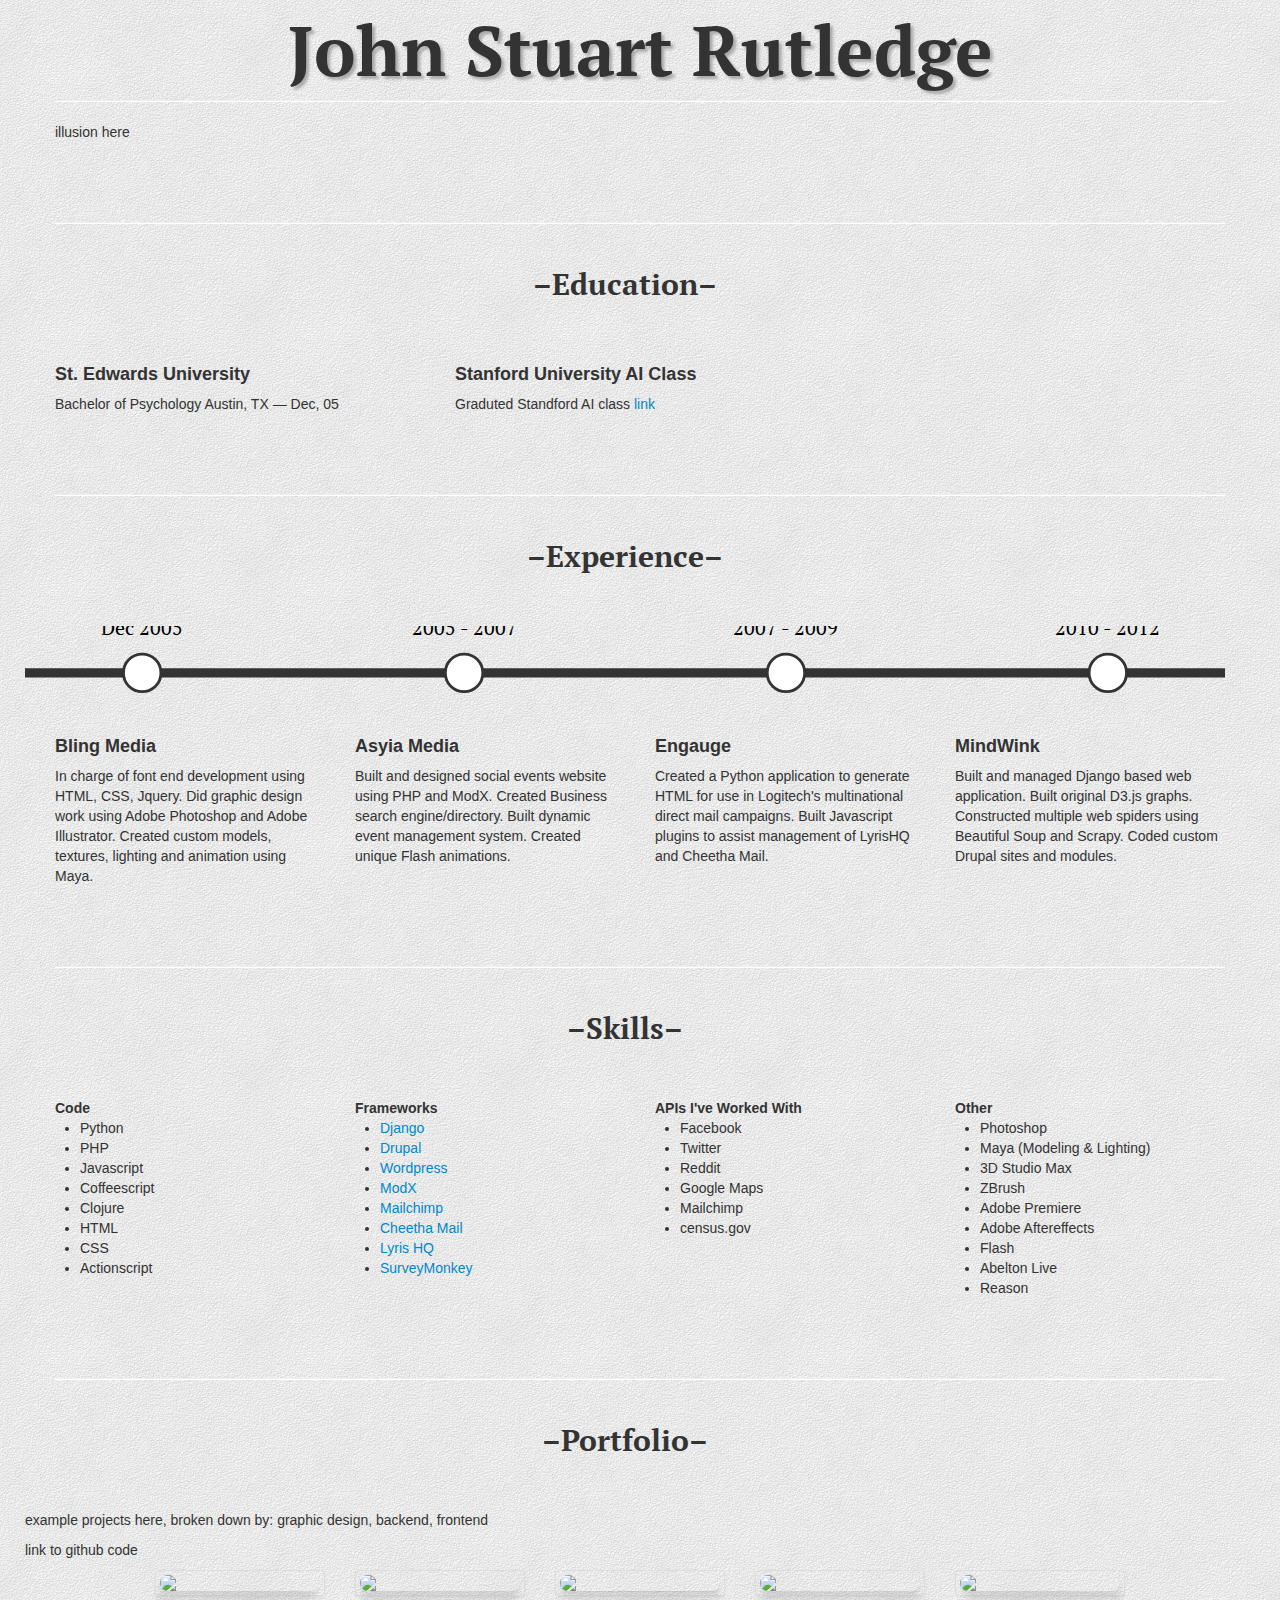
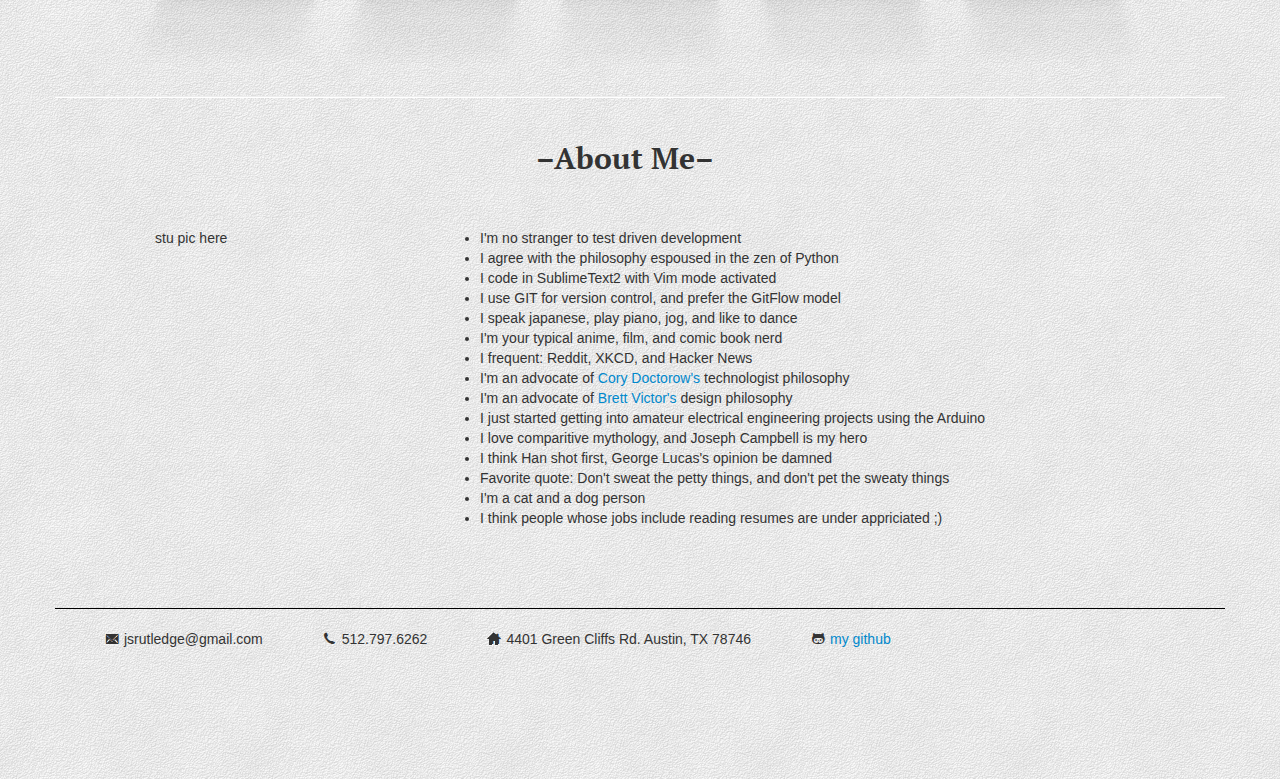
==== index.html @ ebc0ab03 "first commit" ====
<!DOCTYPE html>
<html>
<head>
    <meta charset="utf-8">
    <meta http-equiv="X-UA-Compatible" content="IE=edge,chrome=1">
    <title>John Rutledge Resume</title>
    <meta name="description" content="">
    <meta name="viewport" content="width=device-width">
    <link rel="stylesheet" type="text/css" href="http://fonts.googleapis.com/css?family=PT+Serif">
    <link rel="stylesheet" href="css/style.css">
    <link rel="stylesheet" href="bootstrap/css/bootstrap.min.css">
    <link rel="stylesheet" href="bootstrap/css/font-awesome.css">
</head>
<body>
    <!--[if lt IE 7]>
        <p class="chromeframe">You are using an outdated browser. <a href="http://browsehappy.com/">Upgrade your browser today</a> or <a href="http://www.google.com/chromeframe/?redirect=true">install Google Chrome Frame</a> to better experience this site.</p>
    <![endif]-->
    <div class="container">
        <header>
            <h1 id="main-title">John Stuart Rutledge</h1>
        </header>
        <hr>

        <!--///////////////////////////////////////////////////////////////-->
        <div class="row main-section">
            <div class="span12">
                <p>illusion here</p>
            </div>
        </div>
        <hr>

        <!--///////////////////////////////////////////////////////////////-->
        <div class="row main-section">
            <h2 class="section-title">Education</h2>
            <div class="span4">
                <h4>St. Edwards University</h4>
                <p>Bachelor of Psychology Austin, TX &mdash; Dec, 05</p>
            </div>
            <div class="span4">
                <h4>Stanford University AI Class</h4>
                <p>Graduted Standford AI class <a href="#">link</a></p>
            </div>
        </div>

        <hr>

        <!--///////////////////////////////////////////////////////////////-->
        <div class="row main-section">
            <h2 class="section-title">Experience</h2>
            <div id="work_timeline"></div>
            <div class="span3">
                <h4>Bling Media</h4>
                <p>In charge of font end development using HTML, CSS, Jquery. Did graphic design
                work using Adobe Photoshop and Adobe Illustrator. Created custom models, textures,
                lighting and animation using Maya.</p>

            </div>
            <div class="span3">
                <h4>Asyia Media</h4>
                <p>Built and designed social events website using PHP and ModX.
                    Created Business search engine/directory. Built dynamic event management system.
                    Created unique Flash animations.</p>
            </div>
            <div class="span3">
                <h4>Engauge</h4>
                <p>Created a Python application to generate HTML for use in Logitech's multinational
                    direct mail campaigns. Built Javascript plugins to assist management of LyrisHQ
                    and Cheetha Mail.</p>
            </div>
            <div class="span3">
                <h4>MindWink</h4>
                <p>Built and managed Django based web application. Built original D3.js graphs.
                    Constructed multiple web spiders using Beautiful Soup and Scrapy.
                    Coded custom Drupal sites and modules.</p>
            </div>
        </div>

        <hr>

        <!--///////////////////////////////////////////////////////////////-->
        <div class="row main-section">
            <h2 class="section-title">Skills</h2>

            <div class="span3">
                <strong>Code</strong>
                <ul>
                    <li>Python</li>
                    <li>PHP</li>
                    <li>Javascript</li> <!-- on rollover popup libraries you know -->
                    <li>Coffeescript</li>
                    <li>Clojure</li>
                    <li>HTML</li>
                    <li>CSS</li>
                    <li>Actionscript</li>
                </ul>
            </div>

            <div class="span3">
                <strong>Frameworks</strong>
                <ul>
                    <li><a href="https://www.djangoproject.com">Django</a></li>
                    <li><a href="http://drupal.org">Drupal</a></li>
                    <li><a href="http://wordpress.org">Wordpress</a></li>
                    <li><a href="http://modx.com">ModX</a></li>
                    <li><a href="http://mailchimp.com">Mailchimp</a></li>
                    <li><a href="http://www.experian.com/cheetahmail/index.html">Cheetha Mail</a></li>
                    <li><a href="http://www.lyris.com/us-en/">Lyris HQ</a></li>
                    <li><a href="http://www.surveymonkey.com">SurveyMonkey</a></li>
                </ul>
            </div>

            <div class="span3">
                <strong>APIs I've Worked With</strong>
                <ul>
                    <li>Facebook</li>
                    <li>Twitter</li>
                    <li>Reddit</li>
                    <li>Google Maps</li>
                    <li>Mailchimp</li>
                    <li>census.gov</li>
                </ul>
            </div>

            <div class="span3">
                <strong>Other</strong>
                <ul>
                    <li>Photoshop</li>
                    <li>Maya (Modeling &amp; Lighting)</li>
                    <li>3D Studio Max</li>
                    <li>ZBrush</li>
                    <li>Adobe Premiere</li>
                    <li>Adobe Aftereffects</li>
                    <li>Flash</li>
                    <li>Abelton Live</li>
                    <li>Reason</li>
                </ul>
            </div>

        </div>

        <hr>

        <!--///////////////////////////////////////////////////////////////-->
        <div class="row main-section">
            <h2 class="section-title">Portfolio</h2>
            <p>example projects here, broken down by: graphic design, backend, frontend</p>
            <p>link to github code</p>
            <div class="span10 offset1">
            <ul class="thumbnails">
                <li class="span2"><a href="#" class="thumbnail">
                    <img class="img-circle" src="http://placehold.it/260x260"></a>
                </li>
                <li class="span2"><a href="#" class="thumbnail">
                    <img class="img-circle" src="http://placehold.it/260x260"></a>
                </li>
                <li class="span2"><a href="#" class="thumbnail">
                    <img class="img-circle" src="http://placehold.it/260x260"></a>
                </li>
                <li class="span2"><a href="#" class="thumbnail">
                    <img class="img-circle" src="http://placehold.it/260x260"></a>
                </li>
                <li class="span2"><a href="#" class="thumbnail">
                    <img class="img-circle" src="http://placehold.it/260x260"></a>
                </li>
            </ul>
            </div>
        </div>

        <hr>

        <!--///////////////////////////////////////////////////////////////-->
        <div class="row main-section">
            <h2 class="section-title">About Me</h2>

            <div class="span3 offset1">
                <p>stu pic here</p>
            </div>
            <div class="span8">
            <ul>
                <li>I'm no stranger to test driven development</li>
                <li>I agree with the philosophy espoused in the zen of Python</li>
                <li>I code in SublimeText2 with Vim mode activated</li>
                <li>I use GIT for version control, and prefer the GitFlow model</li>
                <li>I speak japanese, play piano, jog, and like to dance</li>
                <li>I'm your typical anime, film, and comic book nerd</li>
                <li>I frequent: Reddit, XKCD, and Hacker News</li>
                <li>I'm an advocate of <a href="http://craphound.com/">Cory Doctorow's</a> technologist philosophy</li>
                <li>I'm an advocate of <a href="http://worrydream.com/">Brett Victor's</a> design philosophy</li>
                <li>I just started getting into amateur electrical engineering projects using the Arduino</li>
                <li>I love comparitive mythology, and Joseph Campbell is my hero</li>
                <li>I think Han shot first, George Lucas's opinion be damned</li>
                <li>Favorite quote: Don't sweat the petty things, and don't pet the sweaty things</li>
                <li>I'm a cat and a dog person</li>
                <li>I think people whose jobs include reading resumes are under appriciated ;)</li>
            </ul>
            </div>
        </div>


        <!--///////////////////////////////////////////////////////////////-->
        <footer>
            <!-- TODO: generate email via javascript -->
            <div class="foot-item-wrapper">
                <i class="icon-envelope"></i><email>jsrutledge@<span class="obfuscate">null</span>gmail.com</email>
            </div>
            <div class="foot-item-wrapper">
                <i class="icon-phone"></i><phone>512.797<span class="obfuscate">23null</span>.6262</phone>
            </div>
            <div class="foot-item-wrapper">
                <i class="icon-home"></i>4401<span class="obfuscate">null</span> Green Cliffs Rd. Austin, TX 78746
            </div>
            <div class="foot-item-wrapper">
                <i class="icon-github"></i><a href="https://github.com/mootPoint">my github</a>
            </div>
        </footer>
    </div>


    <!--//////////////////////////////////////////////////////////////////////////
                                    JAVSCRIPT
    ///////////////////////////////////////////////////////////////////////////-->
    <script src="//ajax.googleapis.com/ajax/libs/jquery/1.8.1/jquery.min.js"></script>
    <script>window.jQuery || document.write('<script src="js/vendor/jquery-1.8.1.min.js"><\/script>')</script>
    <script src="js/d3.v2.min.js"></script>
    <script src="js/resume.js"></script>
    <script src="js/realshadow-min.js"></script>
    <script type="text/javascript">
    $('.img-circle').realshadow();
    </script>
    <!-- http://www.smore.com/clippy-js -->

</body>
</html>
---- css/style.css ----
body {
    background-image: url(../img/egg_shell.png);
    background-repeat: repeat;
}

/*
.container {
    font-family: Baskerville, "Times New Roman", serif;
    line-height: 1.2;
    font-size: 14px;
}
*/

.obfuscate {
    display: none;
}

footer {
    margin: 20px auto 0;
    border-top: 1px solid #000;
    padding: 20px 20px 150px;
    text-align: center;
}

#main-title {
    margin: 30px 0;
    font-family: 'PT Serif', serif;
    font-size: 70px;
    text-align: center;
    text-shadow: 3px 3px 3px #aaa;
}

.main-section {
    padding-bottom: 50px;
}

.section-title {
    text-align: center;
    font-family: 'PT Serif', serif;
    margin: 20px 0 50px;
}

.section-title:before,
.section-title:after {
    content: "–";
}

.foot-item-wrapper {
    height: 20px;
    display: block;
    float: left;
    margin: 0 30px;
}

.foot-item-wrapper i {
    margin-right: 5px;
}

.foot-item-wrapper address {
    margin: 0 !important;
    height: 20px !important;
    float: left;
}

/*=========================================================
                        D3 Graph
=========================================================*/

svg {
    display: block;
    width: 100%;
    margin: 0 auto;
}

#work_timeline {
    height: 100px;
    width: 100%;
    margin: 25px auto 0;
}

.timeline_text {
    color: #333;
    font-size: 1.5em;
    font-family: 'PT Serif', Baskerville, "Helvetica Neue", Helvetica, Arial, sans-serif;
}

.animating {
    color: tomato !important;
}
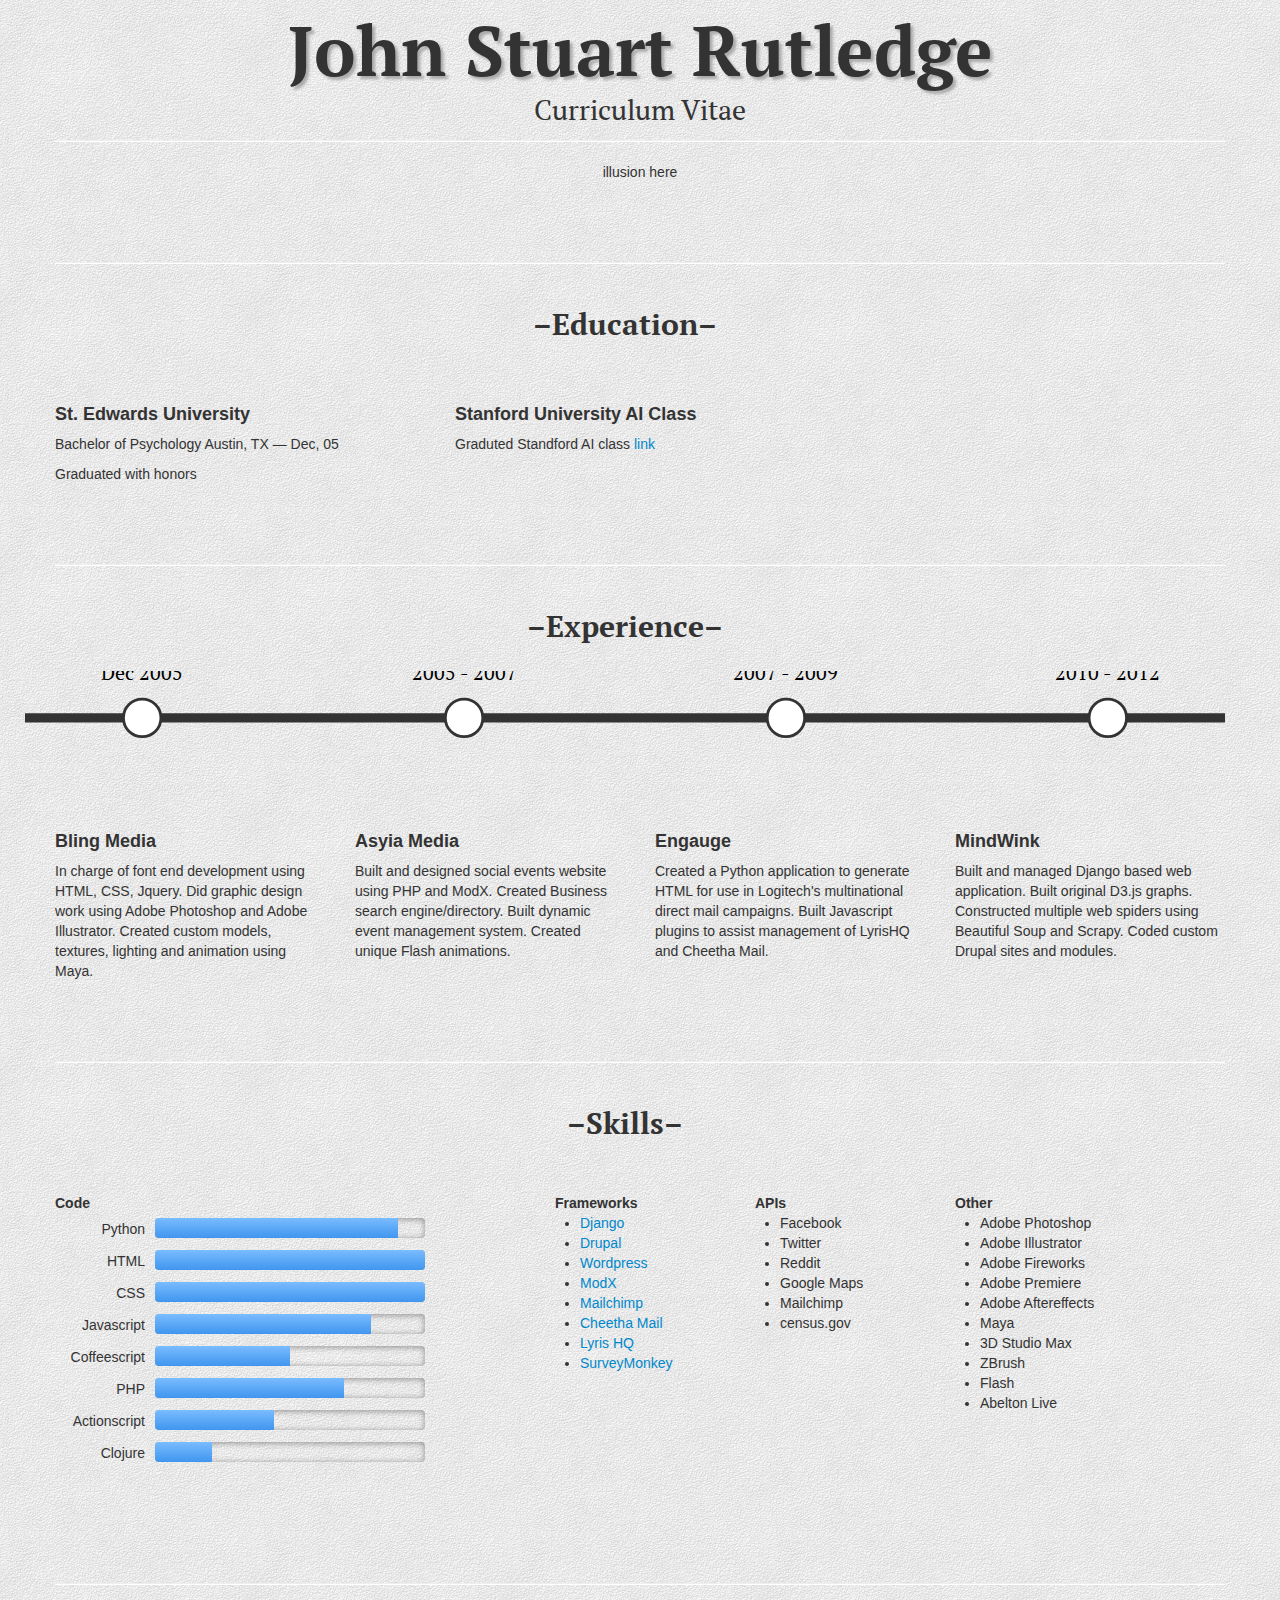
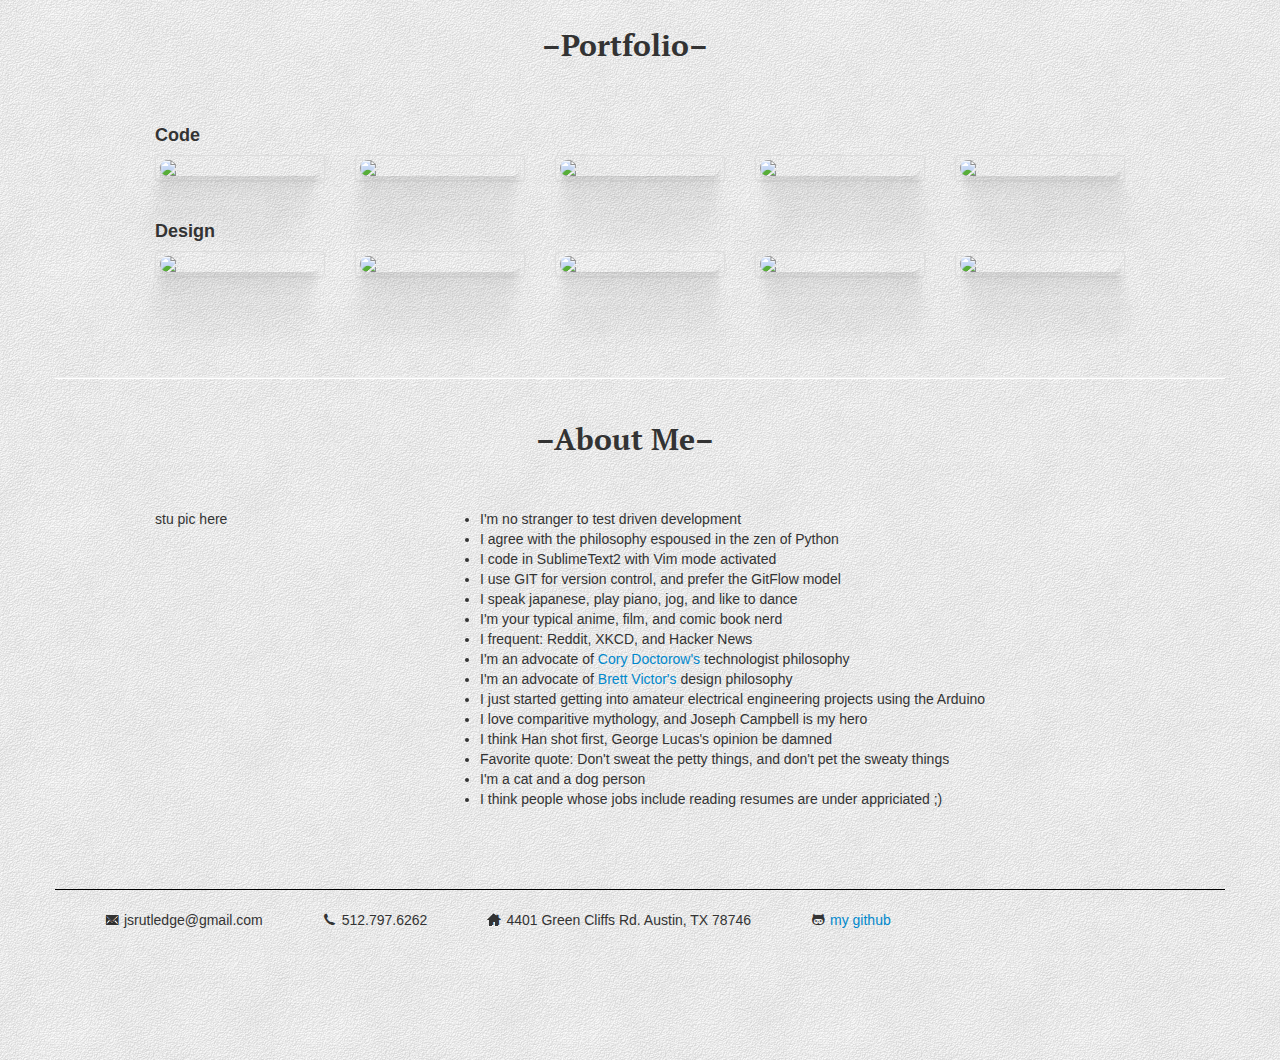
==== commit 3cd9f51d: "added d3 skills barchart, plus some other minor fixes" ====
--- a/index.html
+++ b/index.html
@@ -18,13 +18,25 @@
     <div class="container">
         <header>
             <h1 id="main-title">John Stuart Rutledge</h1>
+            <p>Curriculum Vitae</p>
         </header>
         <hr>
 
         <!--///////////////////////////////////////////////////////////////-->
         <div class="row main-section">
             <div class="span12">
-                <p>illusion here</p>
+                <div id="illusion">
+                    <!--
+insert two illusion images here:
+    one where the fish is swimming downward
+    one where the fish is swimming upwards
+
+when we detect that the browser is scrolling downward we will increase
+the z-index of the downward img. When we detect the browser scrolling
+upward we increase the z-index of the upward img.
+                    -->
+                    <p>illusion here</p>
+                </div>
             </div>
         </div>
         <hr>
@@ -35,18 +47,19 @@
             <div class="span4">
                 <h4>St. Edwards University</h4>
                 <p>Bachelor of Psychology Austin, TX &mdash; Dec, 05</p>
+                <p>Graduated with honors</p>
             </div>
             <div class="span4">
                 <h4>Stanford University AI Class</h4>
-                <p>Graduted Standford AI class <a href="#">link</a></p>
-            </div>
-        </div>
-
-        <hr>
-
-        <!--///////////////////////////////////////////////////////////////-->
-        <div class="row main-section">
-            <h2 class="section-title">Experience</h2>
+                <p>Graduted Standford AI class <a href="https://www.ai-class.com/overview">link</a></p>
+            </div>
+        </div>
+
+        <hr>
+
+        <!--///////////////////////////////////////////////////////////////-->
+        <div class="row main-section">
+            <h2 id="experience" class="section-title">Experience</h2>
             <div id="work_timeline"></div>
             <div class="span3">
                 <h4>Bling Media</h4>
@@ -81,21 +94,12 @@
         <div class="row main-section">
             <h2 class="section-title">Skills</h2>
 
-            <div class="span3">
+            <div class="span5">
                 <strong>Code</strong>
-                <ul>
-                    <li>Python</li>
-                    <li>PHP</li>
-                    <li>Javascript</li> <!-- on rollover popup libraries you know -->
-                    <li>Coffeescript</li>
-                    <li>Clojure</li>
-                    <li>HTML</li>
-                    <li>CSS</li>
-                    <li>Actionscript</li>
-                </ul>
-            </div>
-
-            <div class="span3">
+                <div id="skills_barchart"></div>
+            </div>
+
+            <div class="span2">
                 <strong>Frameworks</strong>
                 <ul>
                     <li><a href="https://www.djangoproject.com">Django</a></li>
@@ -109,8 +113,8 @@
                 </ul>
             </div>
 
-            <div class="span3">
-                <strong>APIs I've Worked With</strong>
+            <div class="span2">
+                <strong>APIs</strong>
                 <ul>
                     <li>Facebook</li>
                     <li>Twitter</li>
@@ -121,18 +125,19 @@
                 </ul>
             </div>
 
-            <div class="span3">
+            <div class="span2">
                 <strong>Other</strong>
                 <ul>
-                    <li>Photoshop</li>
-                    <li>Maya (Modeling &amp; Lighting)</li>
+                    <li>Adobe Photoshop</li>
+                    <li>Adobe Illustrator</li>
+                    <li>Adobe Fireworks</li>
+                    <li>Adobe Premiere</li>
+                    <li>Adobe Aftereffects</li>
+                    <li>Maya</li>
                     <li>3D Studio Max</li>
                     <li>ZBrush</li>
-                    <li>Adobe Premiere</li>
-                    <li>Adobe Aftereffects</li>
                     <li>Flash</li>
                     <li>Abelton Live</li>
-                    <li>Reason</li>
                 </ul>
             </div>
 
@@ -143,9 +148,35 @@
         <!--///////////////////////////////////////////////////////////////-->
         <div class="row main-section">
             <h2 class="section-title">Portfolio</h2>
-            <p>example projects here, broken down by: graphic design, backend, frontend</p>
-            <p>link to github code</p>
             <div class="span10 offset1">
+            <h4>Code</h4>
+            <ul class="thumbnails">
+                <li class="span2"><a href="#" class="thumbnail">
+                    <img class="img-circle" src="http://placehold.it/260x260"></a>
+                </li>
+                <li class="span2"><a href="#" class="thumbnail">
+                    <img class="img-circle" src="http://placehold.it/260x260"></a>
+                </li>
+                <li class="span2"><a href="#" class="thumbnail">
+                    <img class="img-circle" src="http://placehold.it/260x260"></a>
+                </li>
+                <li class="span2"><a href="#" class="thumbnail">
+                    <img class="img-circle" src="http://placehold.it/260x260"></a>
+                </li>
+                <li class="span2"><a href="#" class="thumbnail">
+                    <img class="img-circle" src="http://placehold.it/260x260"></a>
+                </li>
+            </ul>
+            </div>
+<!--
+Handana
+humpback junk
+a world for children
+Mass relevance
+Best Buy
+-->
+            <div class="span10 offset1">
+            <h4>Design</h4>
             <ul class="thumbnails">
                 <li class="span2"><a href="#" class="thumbnail">
                     <img class="img-circle" src="http://placehold.it/260x260"></a>
@@ -219,8 +250,8 @@
     <!--//////////////////////////////////////////////////////////////////////////
                                     JAVSCRIPT
     ///////////////////////////////////////////////////////////////////////////-->
-    <script src="//ajax.googleapis.com/ajax/libs/jquery/1.8.1/jquery.min.js"></script>
-    <script>window.jQuery || document.write('<script src="js/vendor/jquery-1.8.1.min.js"><\/script>')</script>
+    <script src="//ajax.googleapis.com/ajax/libs/jquery/1.8.2/jquery.min.js"></script>
+    <script>window.jQuery || document.write('<script src="js/jquery-1.8.2.min.js"><\/script>')</script>
     <script src="js/d3.v2.min.js"></script>
     <script src="js/resume.js"></script>
     <script src="js/realshadow-min.js"></script>
--- a/css/style.css
+++ b/css/style.css
@@ -11,6 +11,17 @@
     font-size: 14px;
 }
 */
+
+header p {
+    font-family: 'PT Serif', serif;
+    margin: 0 auto;
+    font-size: 2em;
+    text-align: center;
+}
+
+#illusion {
+    text-align: center;
+}
 
 .obfuscate {
     display: none;
@@ -73,8 +84,12 @@
     margin: 0 auto;
 }
 
+#experience {
+    margin-bottom: 0px;
+}
+
 #work_timeline {
-    height: 100px;
+    height: 150px;
     width: 100%;
     margin: 25px auto 0;
 }
@@ -88,3 +103,88 @@
 .animating {
     color: tomato !important;
 }
+
+/*------------------------------------------------------
+                   SKILLS BARCHART
+------------------------------------------------------*/
+
+/*
+#skills_text {
+    float: left;
+    max-width: 270px;
+    margin-right: 20px;
+}
+
+#skills_barchart {
+    float: left;
+    max-width: 250px;
+    margin-top: 20px;
+}
+
+.a_bar {
+    fill: rgb(56, 134, 196);
+}
+*/
+
+#skills_text {
+    float: left;
+    max-width: 270px;
+    margin-right: 20px;
+}
+
+#skills_barchart {
+    max-width: 470px;
+}
+
+.barchart_wrapper {
+    width: 270px;
+    height: 300px;
+    display: block;
+}
+
+.bar_container {
+    float: left;
+    width: 470px;
+    text-align: left;
+}
+
+.bar_txt {
+    float: left;
+    height: 20px;
+    width: 90px;
+    padding-right: 10px;
+    margin: 6px 0;
+    text-align: right;
+}
+
+.bar_wrapper {
+  overflow: hidden;
+  height: 20px;
+  width: 270px;
+  margin: 5px 0;
+  float: left;
+  -webkit-box-shadow: inset 0 1px 6px rgba(0, 0, 0, 0.4);
+  -moz-box-shadow: inset 0 1px 6px rgba(0, 0, 0, 0.4);
+  box-shadow: inset 0 1px 6px rgba(0, 0, 0, 0.4);
+  -webkit-border-radius: 4px;
+  -moz-border-radius: 4px;
+  border-radius: 4px;
+}
+
+.a_bar {
+    height: 20px;
+    float: left;
+    display: block;
+    clear: both;
+
+    background: #7abcff; /* Old browsers */
+    background: -moz-linear-gradient(top,  #7abcff 0%, #60abf8 44%, #4096ee 100%); /* FF3.6+ */
+    background: -webkit-gradient(linear, left top, left bottom, color-stop(0%,#7abcff), color-stop(44%,#60abf8), color-stop(100%,#4096ee)); /* Chrome,Safari4+ */
+    background: -webkit-linear-gradient(top,  #7abcff 0%,#60abf8 44%,#4096ee 100%); /* Chrome10+,Safari5.1+ */
+    background: -o-linear-gradient(top,  #7abcff 0%,#60abf8 44%,#4096ee 100%); /* Opera 11.10+ */
+    background: -ms-linear-gradient(top,  #7abcff 0%,#60abf8 44%,#4096ee 100%); /* IE10+ */
+    background: linear-gradient(to bottom,  #7abcff 0%,#60abf8 44%,#4096ee 100%); /* W3C */
+    filter: progid:DXImageTransform.Microsoft.gradient( startColorstr='#7abcff', endColorstr='#4096ee',GradientType=0 ); /* IE6-9 */
+    text-shadow: 0 -1px 0 rgba(0, 0, 0, 0.25);
+}
+
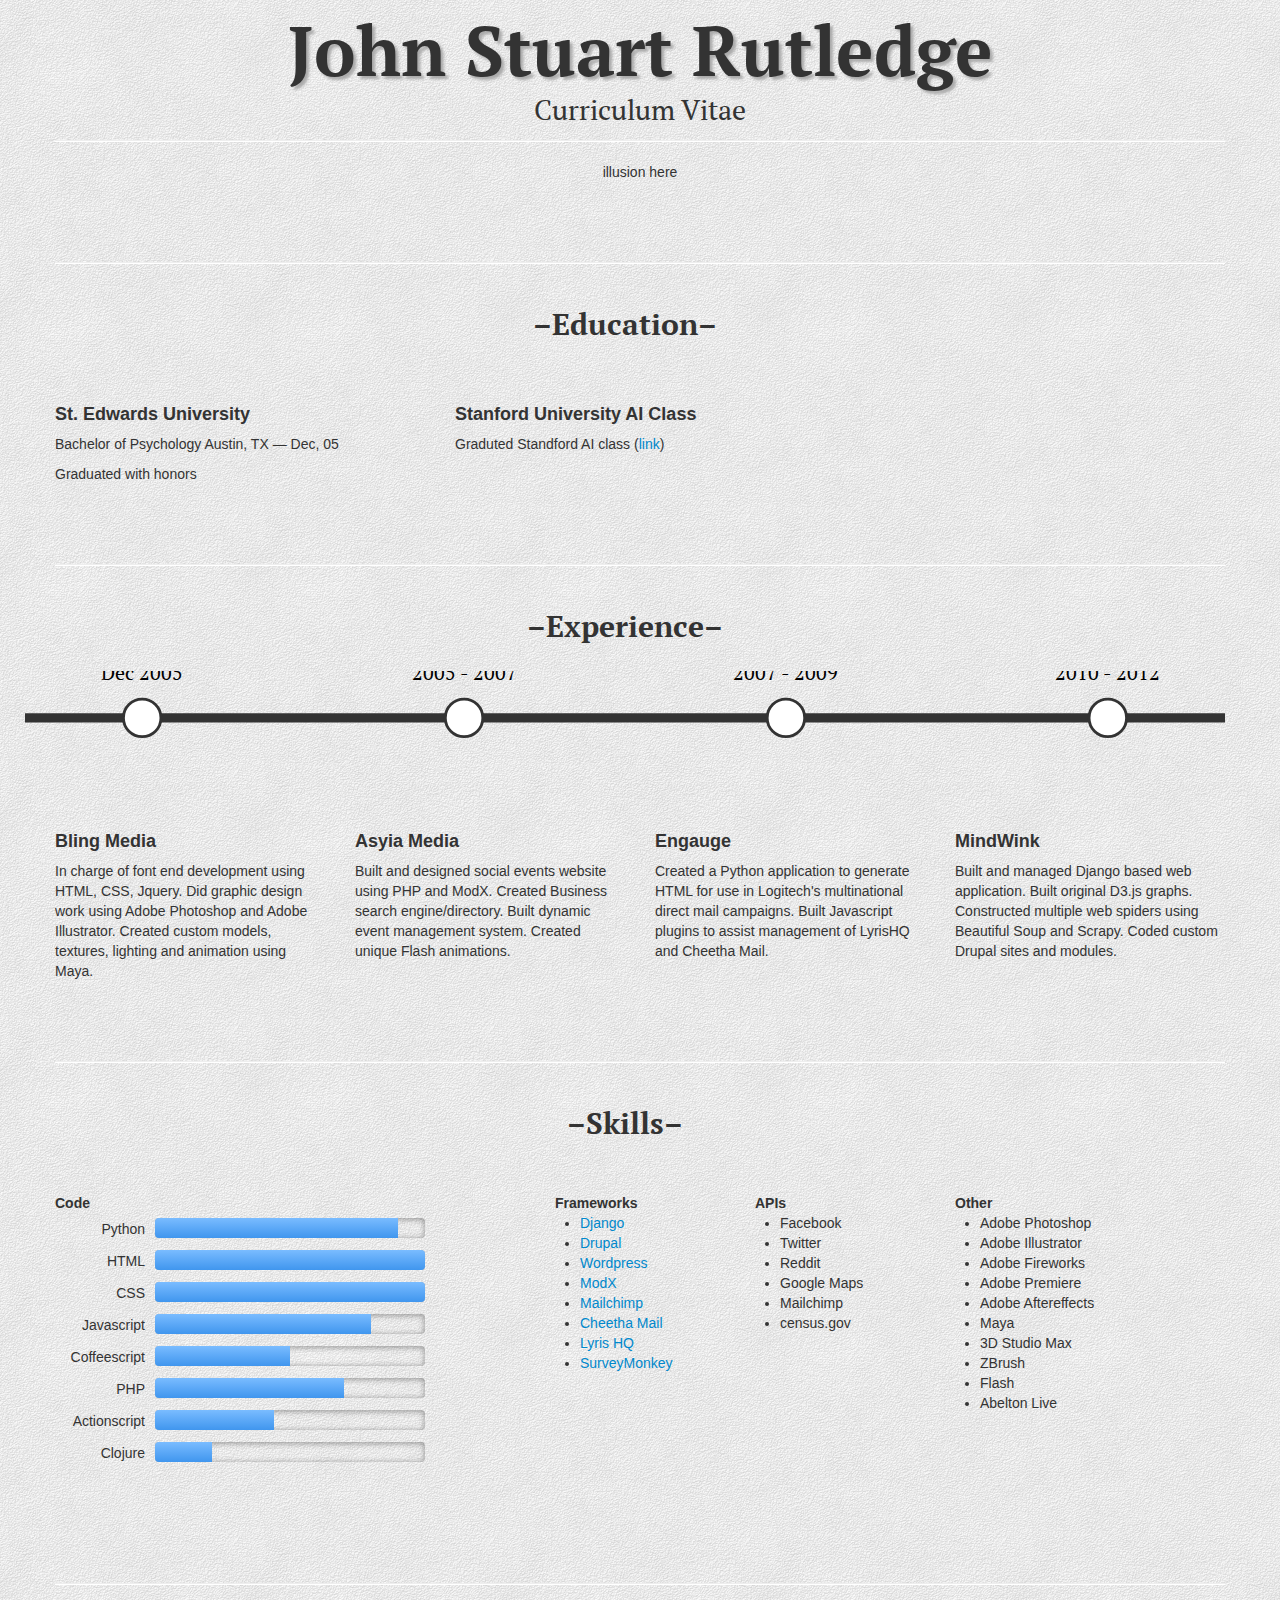
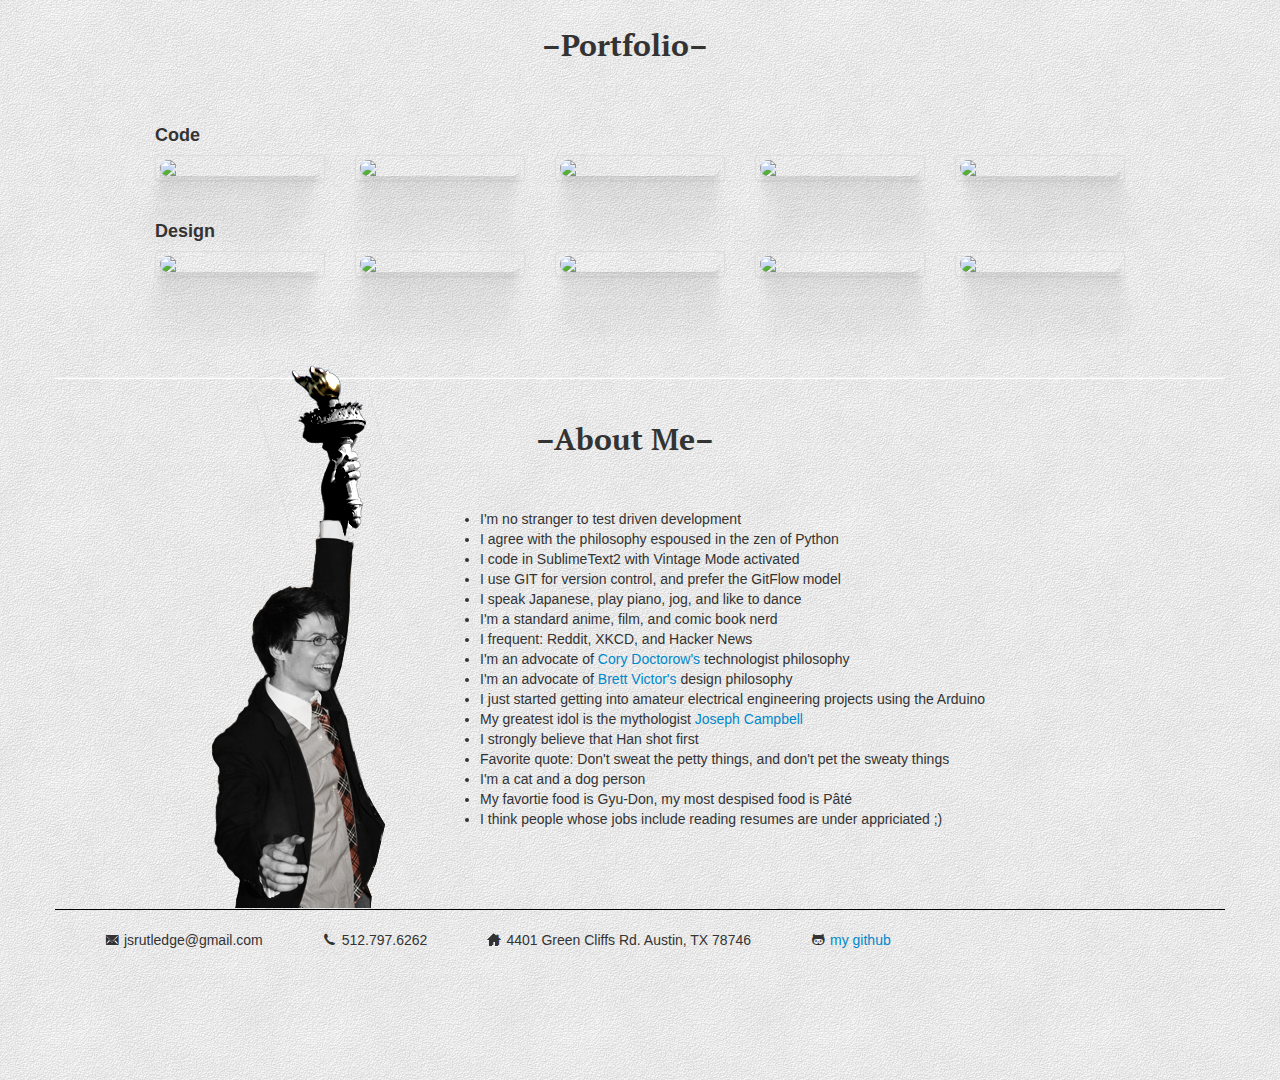
==== commit 285fc4c7: "Added photo of myself to the 'About Me' section" ====
--- a/index.html
+++ b/index.html
@@ -51,7 +51,7 @@
             </div>
             <div class="span4">
                 <h4>Stanford University AI Class</h4>
-                <p>Graduted Standford AI class <a href="https://www.ai-class.com/overview">link</a></p>
+                <p>Graduted Standford AI class (<a href="https://www.ai-class.com/overview">link</a>)</p>
             </div>
         </div>
 
@@ -204,24 +204,25 @@
             <h2 class="section-title">About Me</h2>
 
             <div class="span3 offset1">
-                <p>stu pic here</p>
+                <div id="stu_photo_container"><div id="stu_photo"></div></div>
             </div>
             <div class="span8">
             <ul>
                 <li>I'm no stranger to test driven development</li>
                 <li>I agree with the philosophy espoused in the zen of Python</li>
-                <li>I code in SublimeText2 with Vim mode activated</li>
+                <li>I code in SublimeText2 with Vintage Mode activated</li>
                 <li>I use GIT for version control, and prefer the GitFlow model</li>
-                <li>I speak japanese, play piano, jog, and like to dance</li>
-                <li>I'm your typical anime, film, and comic book nerd</li>
+                <li>I speak Japanese, play piano, jog, and like to dance</li>
+                <li>I'm a standard anime, film, and comic book nerd</li>
                 <li>I frequent: Reddit, XKCD, and Hacker News</li>
                 <li>I'm an advocate of <a href="http://craphound.com/">Cory Doctorow's</a> technologist philosophy</li>
                 <li>I'm an advocate of <a href="http://worrydream.com/">Brett Victor's</a> design philosophy</li>
                 <li>I just started getting into amateur electrical engineering projects using the Arduino</li>
-                <li>I love comparitive mythology, and Joseph Campbell is my hero</li>
-                <li>I think Han shot first, George Lucas's opinion be damned</li>
+                <li>My greatest idol is the mythologist <a href="http://en.wikipedia.org/wiki/Joseph_campbell">Joseph Campbell</a></li>
+                <li>I strongly believe that Han shot first</li>
                 <li>Favorite quote: Don't sweat the petty things, and don't pet the sweaty things</li>
                 <li>I'm a cat and a dog person</li>
+                <li>My favortie food is Gyu-Don, my most despised food is Pâté</li>
                 <li>I think people whose jobs include reading resumes are under appriciated ;)</li>
             </ul>
             </div>
--- a/css/style.css
+++ b/css/style.css
@@ -21,6 +21,20 @@
 
 #illusion {
     text-align: center;
+}
+
+#stu_photo_container {
+    position: relative;
+}
+
+#stu_photo {
+    z-index: 10;
+    position: absolute;
+    background: url('../img/stu.png') 0 0 no-repeat;
+    width: 175px;
+    height: 543px;
+    top: -144px;
+    left: 56px;
 }
 
 .obfuscate {
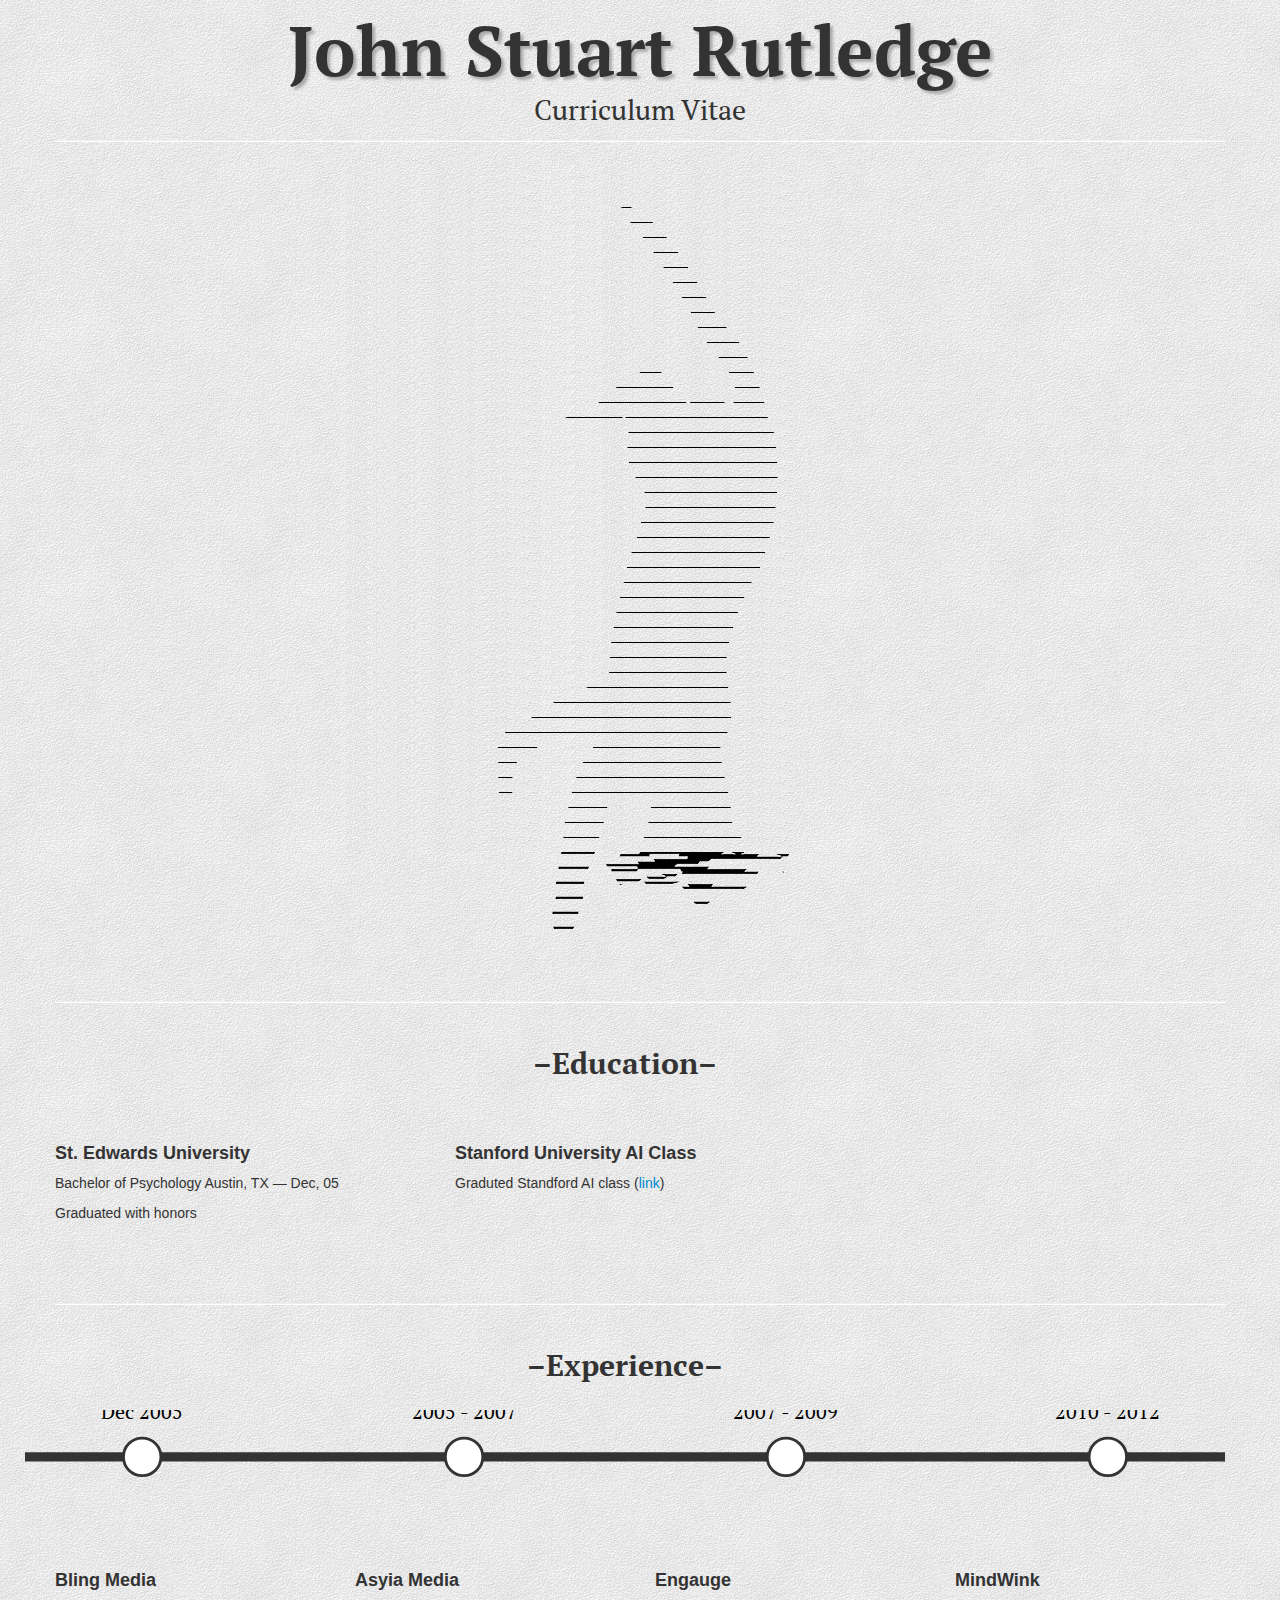
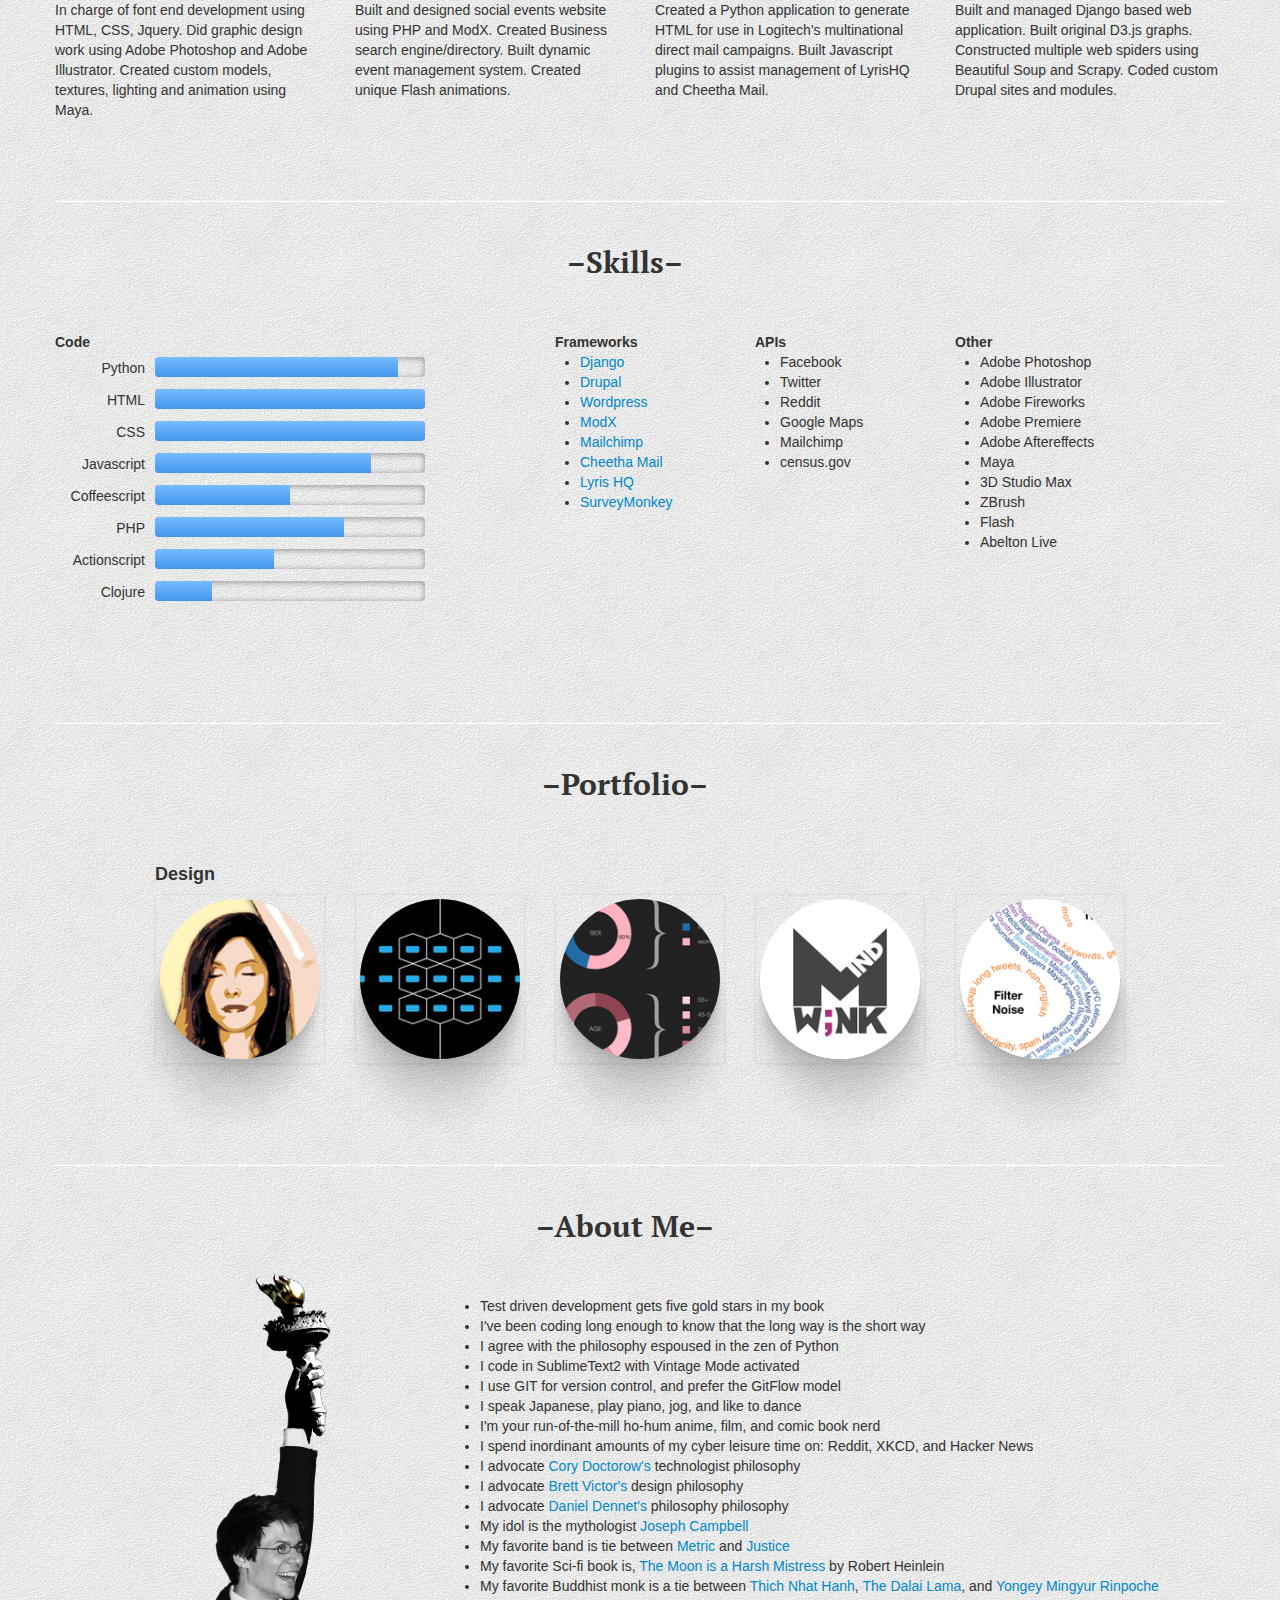
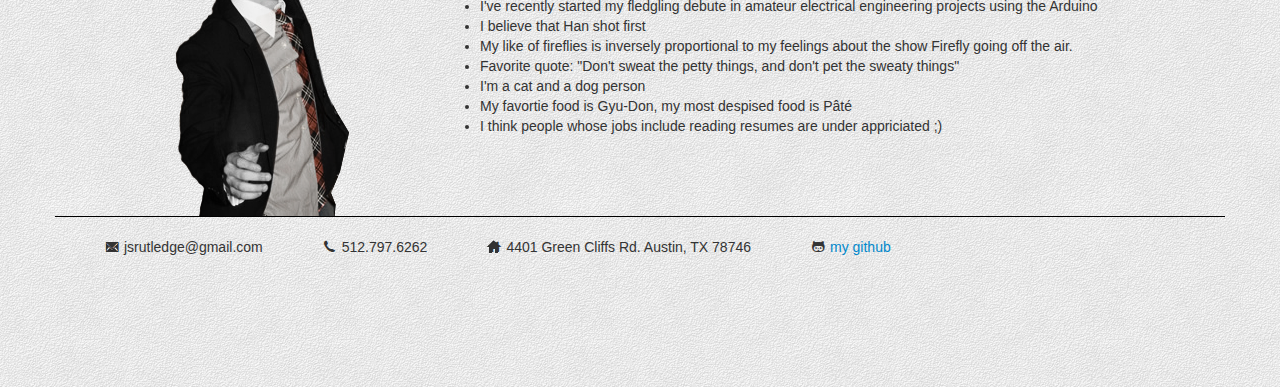
==== commit 46333b6a: "Added modal popups and fixed the image of myself at bottom of index.html" ====
--- a/index.html
+++ b/index.html
@@ -6,8 +6,8 @@
     <title>John Rutledge Resume</title>
     <meta name="description" content="">
     <meta name="viewport" content="width=device-width">
+    <link rel="stylesheet" href="css/style.css">
     <link rel="stylesheet" type="text/css" href="http://fonts.googleapis.com/css?family=PT+Serif">
-    <link rel="stylesheet" href="css/style.css">
     <link rel="stylesheet" href="bootstrap/css/bootstrap.min.css">
     <link rel="stylesheet" href="bootstrap/css/font-awesome.css">
 </head>
@@ -25,6 +25,54 @@
         <!--///////////////////////////////////////////////////////////////-->
         <div class="row main-section">
             <div class="span12">
+                <div id="illusion_bars">
+                    <div class="bar_black"></div>
+                    <div class="bar_black"></div>
+                    <div class="bar_black"></div>
+                    <div class="bar_black"></div>
+                    <div class="bar_black"></div>
+                    <div class="bar_black"></div>
+                    <div class="bar_black"></div>
+                    <div class="bar_black"></div>
+                    <div class="bar_black"></div>
+                    <div class="bar_black"></div>
+                    <div class="bar_black"></div>
+                    <div class="bar_black"></div>
+                    <div class="bar_black"></div>
+                    <div class="bar_black"></div>
+                    <div class="bar_black"></div>
+                    <div class="bar_black"></div>
+                    <div class="bar_black"></div>
+                    <div class="bar_black"></div>
+                    <div class="bar_black"></div>
+                    <div class="bar_black"></div>
+                    <div class="bar_black"></div>
+                    <div class="bar_black"></div>
+                    <div class="bar_black"></div>
+                    <div class="bar_black"></div>
+                    <div class="bar_black"></div>
+                    <div class="bar_black"></div>
+                    <div class="bar_black"></div>
+                    <div class="bar_black"></div>
+                    <div class="bar_black"></div>
+                    <div class="bar_black"></div>
+                    <div class="bar_black"></div>
+                    <div class="bar_black"></div>
+                    <div class="bar_black"></div>
+                    <div class="bar_black"></div>
+                    <div class="bar_black"></div>
+                    <div class="bar_black"></div>
+                    <div class="bar_black"></div>
+                    <div class="bar_black"></div>
+                    <div class="bar_black"></div>
+                    <div class="bar_black"></div>
+                    <div class="bar_black"></div>
+                    <div class="bar_black"></div>
+                    <div class="bar_black"></div>
+                    <div class="bar_black"></div>
+                    <div class="bar_black"></div>
+                    <div class="bar_black"></div>
+                </div>
                 <div id="illusion">
                     <!--
 insert two illusion images here:
@@ -35,7 +83,7 @@
 the z-index of the downward img. When we detect the browser scrolling
 upward we increase the z-index of the upward img.
                     -->
-                    <p>illusion here</p>
+                    <img src="img/bobcat.png">
                 </div>
             </div>
         </div>
@@ -148,53 +196,100 @@
         <!--///////////////////////////////////////////////////////////////-->
         <div class="row main-section">
             <h2 class="section-title">Portfolio</h2>
-            <div class="span10 offset1">
-            <h4>Code</h4>
-            <ul class="thumbnails">
-                <li class="span2"><a href="#" class="thumbnail">
-                    <img class="img-circle" src="http://placehold.it/260x260"></a>
-                </li>
-                <li class="span2"><a href="#" class="thumbnail">
-                    <img class="img-circle" src="http://placehold.it/260x260"></a>
-                </li>
-                <li class="span2"><a href="#" class="thumbnail">
-                    <img class="img-circle" src="http://placehold.it/260x260"></a>
-                </li>
-                <li class="span2"><a href="#" class="thumbnail">
-                    <img class="img-circle" src="http://placehold.it/260x260"></a>
-                </li>
-                <li class="span2"><a href="#" class="thumbnail">
-                    <img class="img-circle" src="http://placehold.it/260x260"></a>
-                </li>
-            </ul>
-            </div>
-<!--
-Handana
-humpback junk
-a world for children
-Mass relevance
-Best Buy
--->
+
             <div class="span10 offset1">
             <h4>Design</h4>
             <ul class="thumbnails">
-                <li class="span2"><a href="#" class="thumbnail">
-                    <img class="img-circle" src="http://placehold.it/260x260"></a>
-                </li>
-                <li class="span2"><a href="#" class="thumbnail">
-                    <img class="img-circle" src="http://placehold.it/260x260"></a>
-                </li>
-                <li class="span2"><a href="#" class="thumbnail">
-                    <img class="img-circle" src="http://placehold.it/260x260"></a>
-                </li>
-                <li class="span2"><a href="#" class="thumbnail">
-                    <img class="img-circle" src="http://placehold.it/260x260"></a>
-                </li>
-                <li class="span2"><a href="#" class="thumbnail">
-                    <img class="img-circle" src="http://placehold.it/260x260"></a>
+                <li class="span2"><a href="#myModal1" data-toggle="modal" data-target="#myModal1" class="thumbnail">
+                    <img class="img-circle" src="portfolio/portfolio01_thumb.jpg"></a>
+                </li>
+                <li class="span2"><a href="#myModal2" data-toggle="modal" data-target="#myModal2" class="thumbnail">
+                    <img class="img-circle" src="portfolio/portfolio02_thumb.jpg"></a>
+                </li>
+                <li class="span2"><a href="#myModal3" data-toggle="modal" data-target="#myModal3" class="thumbnail">
+                    <img class="img-circle" src="portfolio/portfolio03_thumb.jpg"></a>
+                </li>
+                <li class="span2"><a href="#myModal4" data-toggle="modal" data-target="#myModal4" class="thumbnail">
+                    <img class="img-circle" src="portfolio/portfolio04_thumb.jpg"></a>
+                </li>
+                <li class="span2"><a href="#myModal5" data-toggle="modal" data-target="#myModal5" class="thumbnail">
+                    <img class="img-circle" src="portfolio/portfolio05_thumb.jpg"></a>
                 </li>
             </ul>
             </div>
+
+            <!--////// MODAL POPUP IMAGES //////-->
+
+            <div id="myModal1" class="modal hide fade large" tabindex="-1" role="dialog" aria-labelledby="myModalLabel1" aria-hidden="true">
+                <div class="modal-header">
+                    <button type="button" class="close" data-dismiss="modal" aria-hidden="true">x</button>
+                    <h3 id="myModalLabel">My Handana</h3>
+                </div>
+                <div class="modal-body">
+                    <img src="portfolio/portfolio01.jpg">
+                </div>
+                <div class="modal-footer">
+                    <a class="btn btn-info modal-prev"><i class="icon-arrow-left icon-white"></i> Previous</a>
+                    <a class="btn btn-primary modal-next">Next <i class="icon-arrow-right icon-white"></i></a>
+                </div>
+            </div>
+
+            <div id="myModal2" class="modal hide fade large" tabindex="-1" role="dialog" aria-labelledby="myModalLabel2" aria-hidden="true">
+                <div class="modal-header">
+                    <button type="button" class="close" data-dismiss="modal" aria-hidden="true">x</button>
+                    <h3 id="myModalLabel">Mass Relevance Info Graphic</h3>
+                </div>
+                <div class="modal-body">
+                    <img src="portfolio/portfolio02.png">
+                </div>
+                <div class="modal-footer">
+                    <a class="btn btn-info modal-prev"><i class="icon-arrow-left icon-white"></i> Previous</a>
+                    <a class="btn btn-primary modal-next">Next <i class="icon-arrow-right icon-white"></i></a>
+                </div>
+            </div>
+
+            <div id="myModal3" class="modal hide fade large" tabindex="-1" role="dialog" aria-labelledby="myModalLabel3" aria-hidden="true">
+                <div class="modal-header">
+                    <button type="button" class="close" data-dismiss="modal" aria-hidden="true">x</button>
+                    <h3 id="myModalLabel">Villages at the Domain Graphic Report</h3>
+                </div>
+                <div class="modal-body">
+                    <img src="portfolio/portfolio03.jpg">
+                </div>
+                <div class="modal-footer">
+                    <a class="btn btn-info modal-prev"><i class="icon-arrow-left icon-white"></i> Previous</a>
+                    <a class="btn btn-primary modal-next">Next <i class="icon-arrow-right icon-white"></i></a>
+                </div>
+            </div>
+
+            <div id="myModal4" class="modal hide fade large" tabindex="-1" role="dialog" aria-labelledby="myModalLabel4" aria-hidden="true">
+                <div class="modal-header">
+                    <button type="button" class="close" data-dismiss="modal" aria-hidden="true">x</button>
+                    <h3 id="myModalLabel">Mindwink Logo</h3>
+                </div>
+                <div class="modal-body">
+                    <img src="portfolio/portfolio04.jpg">
+                </div>
+                <div class="modal-footer">
+                    <a class="btn btn-info modal-prev"><i class="icon-arrow-left icon-white"></i> Previous</a>
+                    <a class="btn btn-primary modal-next">Next <i class="icon-arrow-right icon-white"></i></a>
+                </div>
+            </div>
+
+            <div id="myModal5" class="modal hide fade large" tabindex="-1" role="dialog" aria-labelledby="myModalLabel5" aria-hidden="true">
+                <div class="modal-header">
+                    <button type="button" class="close" data-dismiss="modal" aria-hidden="true">x</button>
+                    <h3 id="myModalLabel">TweetRiver Banner</h3>
+                </div>
+                <div class="modal-body">
+                    <img src="portfolio/portfolio05.png">
+                </div>
+                <div class="modal-footer">
+                    <a class="btn btn-info modal-prev"><i class="icon-arrow-left icon-white"></i> Previous</a>
+                    <a class="btn btn-primary modal-next">Next <i class="icon-arrow-right icon-white"></i></a>
+                </div>
+            </div>
+
         </div>
 
         <hr>
@@ -202,25 +297,27 @@
         <!--///////////////////////////////////////////////////////////////-->
         <div class="row main-section">
             <h2 class="section-title">About Me</h2>
-
-            <div class="span3 offset1">
-                <div id="stu_photo_container"><div id="stu_photo"></div></div>
-            </div>
-            <div class="span8">
+            <div class="span8 offset4">
             <ul>
-                <li>I'm no stranger to test driven development</li>
+                <li>Test driven development gets five gold stars in my book</li>
+                <li>I've been coding long enough to know that the long way is the short way</li>
                 <li>I agree with the philosophy espoused in the zen of Python</li>
                 <li>I code in SublimeText2 with Vintage Mode activated</li>
                 <li>I use GIT for version control, and prefer the GitFlow model</li>
                 <li>I speak Japanese, play piano, jog, and like to dance</li>
-                <li>I'm a standard anime, film, and comic book nerd</li>
-                <li>I frequent: Reddit, XKCD, and Hacker News</li>
-                <li>I'm an advocate of <a href="http://craphound.com/">Cory Doctorow's</a> technologist philosophy</li>
-                <li>I'm an advocate of <a href="http://worrydream.com/">Brett Victor's</a> design philosophy</li>
-                <li>I just started getting into amateur electrical engineering projects using the Arduino</li>
-                <li>My greatest idol is the mythologist <a href="http://en.wikipedia.org/wiki/Joseph_campbell">Joseph Campbell</a></li>
-                <li>I strongly believe that Han shot first</li>
-                <li>Favorite quote: Don't sweat the petty things, and don't pet the sweaty things</li>
+                <li>I'm your run-of-the-mill ho-hum anime, film, and comic book nerd</li>
+                <li>I spend inordinant amounts of my cyber leisure time on: Reddit, XKCD, and Hacker News</li>
+                <li>I advocate <a href="http://craphound.com/">Cory Doctorow's</a> technologist philosophy</li>
+                <li>I advocate <a href="http://worrydream.com/">Brett Victor's</a> design philosophy</li>
+                <li>I advocate <a href="http://en.wikipedia.org/wiki/Daniel_Dennett">Daniel Dennet's</a> philosophy philosophy</li>
+                <li>My idol is the mythologist <a href="http://en.wikipedia.org/wiki/Joseph_campbell">Joseph Campbell</a></li>
+                <li>My favorite band is tie between <a href="http://www.last.fm/music/Metric">Metric</a> and <a href="http://www.last.fm/music/Justice">Justice</a></li>
+                <li>My favorite Sci-fi book is, <a href="http://www.amazon.com/Moon-Harsh-Mistress-Robert-Heinlein/dp/0312863551">The Moon is a Harsh Mistress</a> by Robert Heinlein</li>
+                <li>My favorite Buddhist monk is a tie between <a href="http://en.wikipedia.org/wiki/Thich_Nhat_Hanh">Thich Nhat Hanh</a>, <a href="http://en.wikipedia.org/wiki/Dalai_Lama">The Dalai Lama</a>, and <a href="http://en.wikipedia.org/wiki/Yongey_Mingyur_Rinpoche">Yongey Mingyur Rinpoche</a></li>
+                <li>I've recently started my fledgling debute in amateur electrical engineering projects using the Arduino</li>
+                <li>I believe that Han shot first</li>
+                <li>My like of fireflies is inversely proportional to my feelings about the show Firefly going off the air.</li>
+                <li>Favorite quote: "Don't sweat the petty things, and don't pet the sweaty things"</li>
                 <li>I'm a cat and a dog person</li>
                 <li>My favortie food is Gyu-Don, my most despised food is Pâté</li>
                 <li>I think people whose jobs include reading resumes are under appriciated ;)</li>
@@ -231,7 +328,7 @@
 
         <!--///////////////////////////////////////////////////////////////-->
         <footer>
-            <!-- TODO: generate email via javascript -->
+            <div id="stu_photo_container"><div id="stu_photo"></div></div>
             <div class="foot-item-wrapper">
                 <i class="icon-envelope"></i><email>jsrutledge@<span class="obfuscate">null</span>gmail.com</email>
             </div>
@@ -251,15 +348,14 @@
     <!--//////////////////////////////////////////////////////////////////////////
                                     JAVSCRIPT
     ///////////////////////////////////////////////////////////////////////////-->
-    <script src="//ajax.googleapis.com/ajax/libs/jquery/1.8.2/jquery.min.js"></script>
-    <script>window.jQuery || document.write('<script src="js/jquery-1.8.2.min.js"><\/script>')</script>
+    <script src="js/jquery-1.8.2.min.js"></script>
     <script src="js/d3.v2.min.js"></script>
     <script src="js/resume.js"></script>
     <script src="js/realshadow-min.js"></script>
+    <script src="bootstrap/js/bootstrap.min.js"></script>
     <script type="text/javascript">
     $('.img-circle').realshadow();
     </script>
-    <!-- http://www.smore.com/clippy-js -->
 
 </body>
 </html>
--- a/css/style.css
+++ b/css/style.css
@@ -21,20 +21,57 @@
 
 #illusion {
     text-align: center;
+    width: 100%;
+}
+
+#illusion_bars {
+    width: 80%;
+    height: 90%;
+    position: fixed;
+    margin: 0 auto;
+    z-index: 30;
+    overflow: hidden;
+}
+
+.bar_black {
+    height: 14px;
+    width: 460px;
+    background: url(../img/egg_shell.png) repeat-x;
+    margin: 1px auto 0;
+}
+
+#illusion img {
+    z-index: 1;
+    /*
+    min-width: 800px;
+    transform: rotate(90deg);
+    -webkit-transform: rotate(90deg);
+    -moz-transform: roatate(90deg);
+    */
 }
 
 #stu_photo_container {
+    width: 0;
+    height: 0;
+    float: left;
+    margin: 0;
+    padding: 0;
+}
+
+#stu_photo {
+    background: url('../img/stu.png') 0 0 no-repeat;
     position: relative;
-}
-
-#stu_photo {
-    z-index: 10;
-    position: absolute;
-    background: url('../img/stu.png') 0 0 no-repeat;
     width: 175px;
     height: 543px;
-    top: -144px;
-    left: 56px;
+    bottom: 564px;
+    left: 100px;
+}
+
+.modal.large {
+    height: 600px;
+    max-height: 700px;
+    width: 780px;
+    margin-left: -390px; /* - width/2 */
 }
 
 .obfuscate {
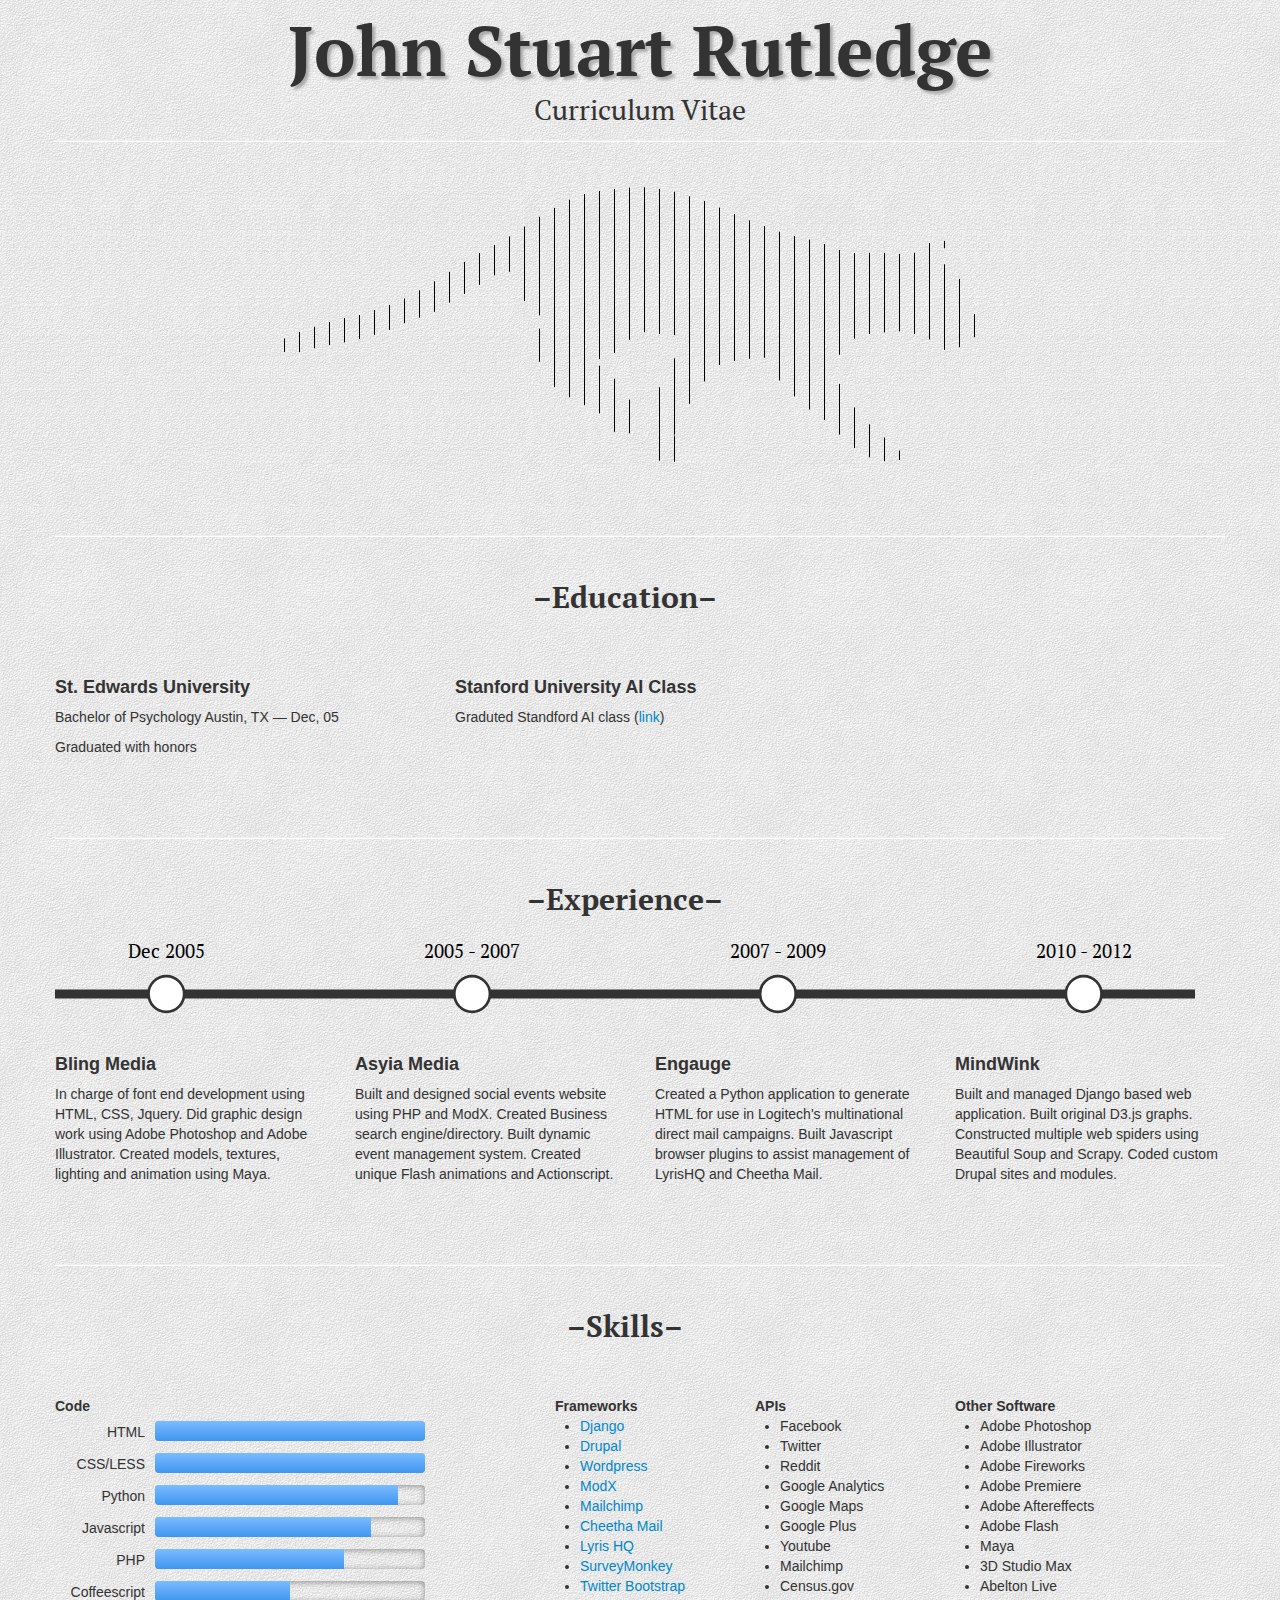
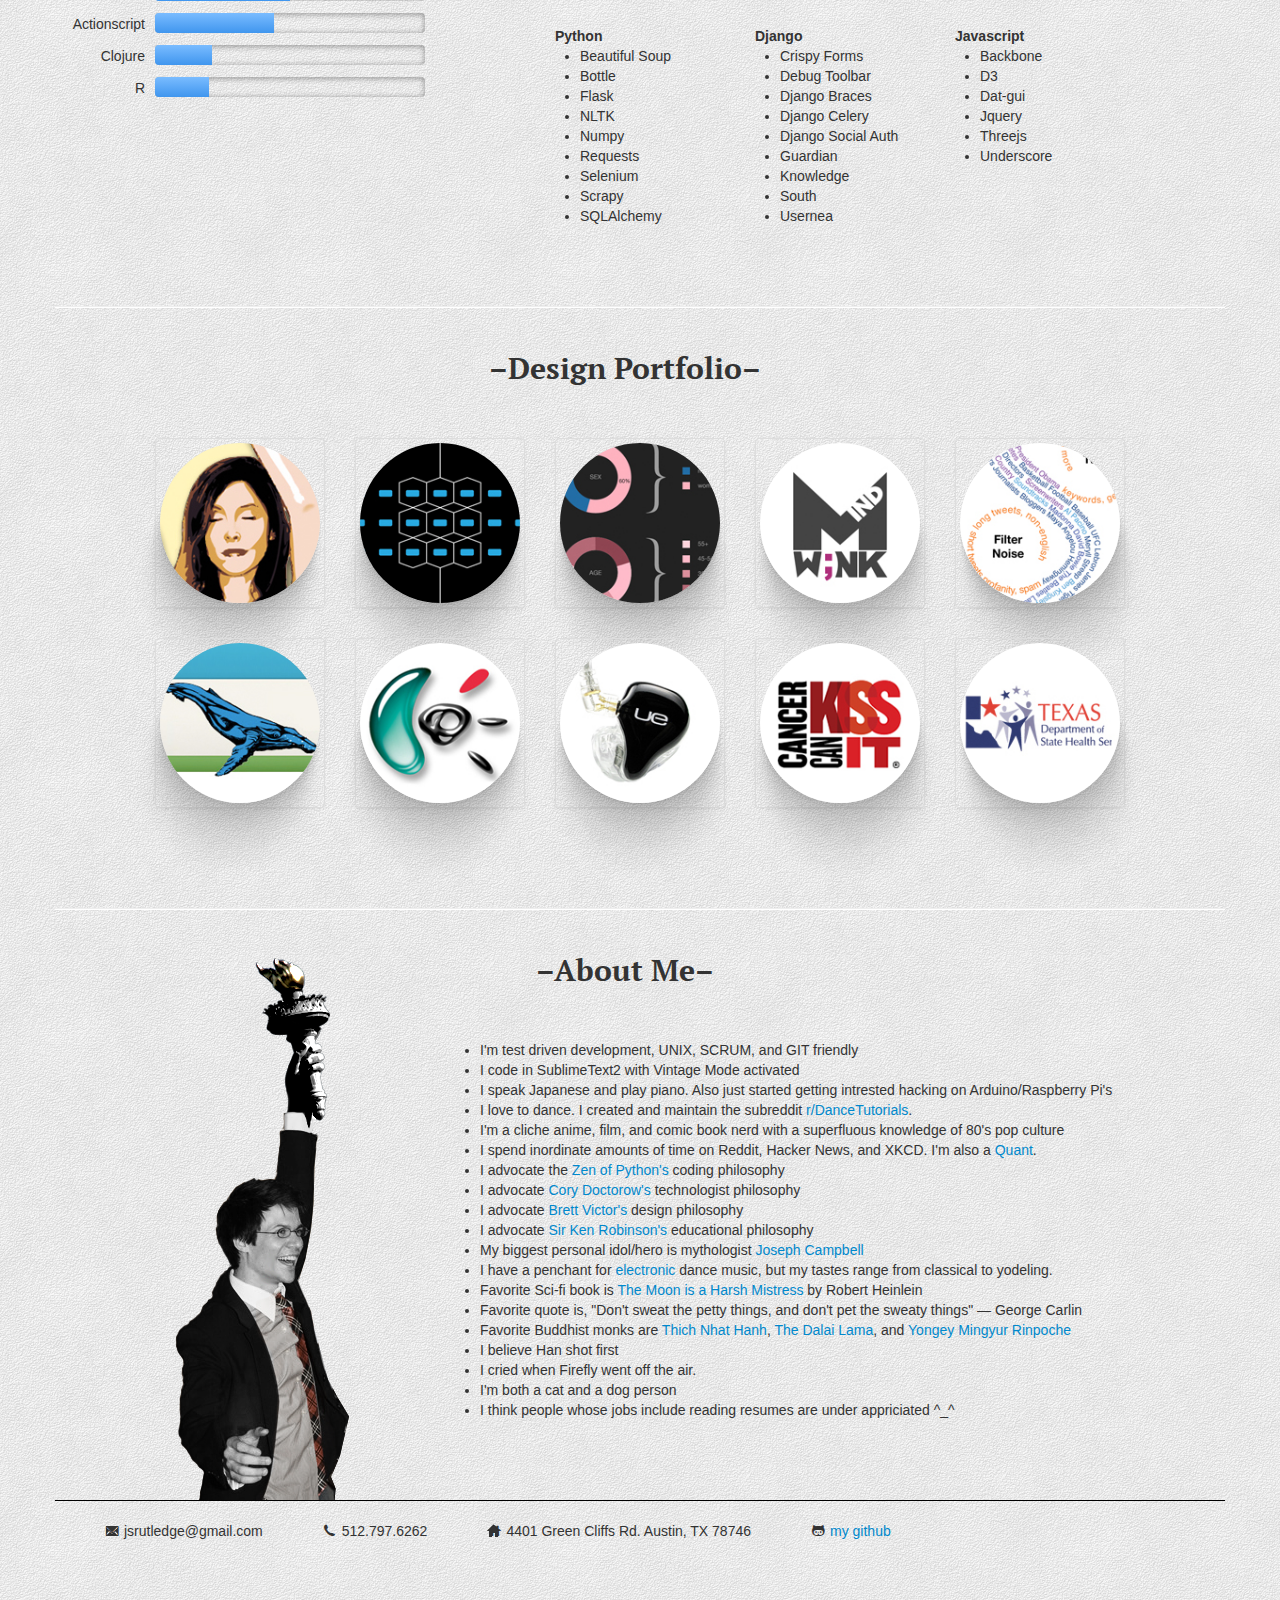
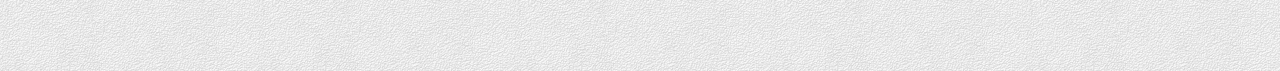
==== commit c6ec056b: "fixed panther animation. fixed d3 experience animation. added to skills and about me section" ====
--- a/index.html
+++ b/index.html
@@ -1,4 +1,4 @@
-<!DOCTYPE html>
+ <!DOCTYPE html>
 <html>
 <head>
     <meta charset="utf-8">
@@ -15,6 +15,7 @@
     <!--[if lt IE 7]>
         <p class="chromeframe">You are using an outdated browser. <a href="http://browsehappy.com/">Upgrade your browser today</a> or <a href="http://www.google.com/chromeframe/?redirect=true">install Google Chrome Frame</a> to better experience this site.</p>
     <![endif]-->
+    <div class="page-container">
     <div class="container">
         <header>
             <h1 id="main-title">John Stuart Rutledge</h1>
@@ -25,66 +26,8 @@
         <!--///////////////////////////////////////////////////////////////-->
         <div class="row main-section">
             <div class="span12">
-                <div id="illusion_bars">
-                    <div class="bar_black"></div>
-                    <div class="bar_black"></div>
-                    <div class="bar_black"></div>
-                    <div class="bar_black"></div>
-                    <div class="bar_black"></div>
-                    <div class="bar_black"></div>
-                    <div class="bar_black"></div>
-                    <div class="bar_black"></div>
-                    <div class="bar_black"></div>
-                    <div class="bar_black"></div>
-                    <div class="bar_black"></div>
-                    <div class="bar_black"></div>
-                    <div class="bar_black"></div>
-                    <div class="bar_black"></div>
-                    <div class="bar_black"></div>
-                    <div class="bar_black"></div>
-                    <div class="bar_black"></div>
-                    <div class="bar_black"></div>
-                    <div class="bar_black"></div>
-                    <div class="bar_black"></div>
-                    <div class="bar_black"></div>
-                    <div class="bar_black"></div>
-                    <div class="bar_black"></div>
-                    <div class="bar_black"></div>
-                    <div class="bar_black"></div>
-                    <div class="bar_black"></div>
-                    <div class="bar_black"></div>
-                    <div class="bar_black"></div>
-                    <div class="bar_black"></div>
-                    <div class="bar_black"></div>
-                    <div class="bar_black"></div>
-                    <div class="bar_black"></div>
-                    <div class="bar_black"></div>
-                    <div class="bar_black"></div>
-                    <div class="bar_black"></div>
-                    <div class="bar_black"></div>
-                    <div class="bar_black"></div>
-                    <div class="bar_black"></div>
-                    <div class="bar_black"></div>
-                    <div class="bar_black"></div>
-                    <div class="bar_black"></div>
-                    <div class="bar_black"></div>
-                    <div class="bar_black"></div>
-                    <div class="bar_black"></div>
-                    <div class="bar_black"></div>
-                    <div class="bar_black"></div>
-                </div>
-                <div id="illusion">
-                    <!--
-insert two illusion images here:
-    one where the fish is swimming downward
-    one where the fish is swimming upwards
-
-when we detect that the browser is scrolling downward we will increase
-the z-index of the downward img. When we detect the browser scrolling
-upward we increase the z-index of the upward img.
-                    -->
-                    <img src="img/bobcat.png">
-                </div>
+                <div id="illusion_bars"></div>
+                <div id="illusion"><img src="img/bobcat.png"></div>
             </div>
         </div>
         <hr>
@@ -112,7 +55,7 @@
             <div class="span3">
                 <h4>Bling Media</h4>
                 <p>In charge of font end development using HTML, CSS, Jquery. Did graphic design
-                work using Adobe Photoshop and Adobe Illustrator. Created custom models, textures,
+                work using Adobe Photoshop and Adobe Illustrator. Created models, textures,
                 lighting and animation using Maya.</p>
 
             </div>
@@ -120,12 +63,12 @@
                 <h4>Asyia Media</h4>
                 <p>Built and designed social events website using PHP and ModX.
                     Created Business search engine/directory. Built dynamic event management system.
-                    Created unique Flash animations.</p>
+                    Created unique Flash animations and Actionscript.</p>
             </div>
             <div class="span3">
                 <h4>Engauge</h4>
                 <p>Created a Python application to generate HTML for use in Logitech's multinational
-                    direct mail campaigns. Built Javascript plugins to assist management of LyrisHQ
+                    direct mail campaigns. Built Javascript browser plugins to assist management of LyrisHQ
                     and Cheetha Mail.</p>
             </div>
             <div class="span3">
@@ -158,6 +101,7 @@
                     <li><a href="http://www.experian.com/cheetahmail/index.html">Cheetha Mail</a></li>
                     <li><a href="http://www.lyris.com/us-en/">Lyris HQ</a></li>
                     <li><a href="http://www.surveymonkey.com">SurveyMonkey</a></li>
+                    <li><a href="http://twitter.github.com/bootstrap/index.html">Twitter Bootstrap</a></li>
                 </ul>
             </div>
 
@@ -167,40 +111,85 @@
                     <li>Facebook</li>
                     <li>Twitter</li>
                     <li>Reddit</li>
+                    <li>Google Analytics</li>
                     <li>Google Maps</li>
+                    <li>Google Plus</li>
+                    <li>Youtube</li>
                     <li>Mailchimp</li>
-                    <li>census.gov</li>
-                </ul>
-            </div>
-
-            <div class="span2">
-                <strong>Other</strong>
+                    <li>Census.gov</li>
+                </ul>
+            </div>
+
+            <div class="span2">
+                <strong>Other Software</strong>
                 <ul>
                     <li>Adobe Photoshop</li>
                     <li>Adobe Illustrator</li>
                     <li>Adobe Fireworks</li>
                     <li>Adobe Premiere</li>
                     <li>Adobe Aftereffects</li>
+                    <li>Adobe Flash</li>
                     <li>Maya</li>
                     <li>3D Studio Max</li>
-                    <li>ZBrush</li>
-                    <li>Flash</li>
                     <li>Abelton Live</li>
                 </ul>
             </div>
 
-        </div>
-
-        <hr>
-
-        <!--///////////////////////////////////////////////////////////////-->
-        <div class="row main-section">
-            <h2 class="section-title">Portfolio</h2>
+            <div class="span7">&nbsp;</div>
+
+            <div class="span2">
+                <strong>Python</strong>
+                <ul>
+                    <li>Beautiful Soup</li>
+                    <li>Bottle</li>
+                    <li>Flask</li>
+                    <li>NLTK</li>
+                    <li>Numpy</li>
+                    <li>Requests</li>
+                    <li>Selenium</li>
+                    <li>Scrapy</li>
+                    <li>SQLAlchemy</li>
+                </ul>
+            </div>
+
+            <div class="span2">
+                <strong>Django</strong>
+                <ul>
+                    <li>Crispy Forms</li>
+                    <li>Debug Toolbar</li>
+                    <li>Django Braces</li>
+                    <li>Django Celery</li>
+                    <li>Django Social Auth</li>
+                    <li>Guardian</li>
+                    <li>Knowledge</li>
+                    <li>South</li>
+                    <li>Usernea</li>
+                </ul>
+            </div>
+
+            <div class="span2">
+                <strong>Javascript</strong>
+                <ul>
+                    <li>Backbone</li>
+                    <li>D3</li>
+                    <li>Dat-gui</li>
+                    <li>Jquery</li>
+                    <li>Threejs</li>
+                    <li>Underscore</li>
+                </ul>
+            </div>
+
+        </div>
+
+        <hr>
+
+        <!--///////////////////////////////////////////////////////////////-->
+        <div class="row main-section">
+            <h2 class="section-title">Design Portfolio</h2>
 
             <div class="span10 offset1">
-            <h4>Design</h4>
             <ul class="thumbnails">
-                <li class="span2"><a href="#myModal1" data-toggle="modal" data-target="#myModal1" class="thumbnail">
+                <li class="span2"><a href="#myModal1" data-toggle="modal" data-toggle="#myModal1" class="thumbnail">
                     <img class="img-circle" src="portfolio/portfolio01_thumb.jpg"></a>
                 </li>
                 <li class="span2"><a href="#myModal2" data-toggle="modal" data-target="#myModal2" class="thumbnail">
@@ -218,9 +207,30 @@
             </ul>
             </div>
 
+            <div class="span10 offset1">
+            <ul class="thumbnails">
+                <li class="span2"><a href="#myModal6" data-toggle="modal" data-target="#myModal6" class="thumbnail">
+                    <img class="img-circle" src="portfolio/portfolio06_thumb.jpg"></a><!-- humpbackjunk Drupal -->
+                </li>
+                <li class="span2"><a href="#myModal7" data-toggle="modal" data-target="#myModal7" class="thumbnail">
+                    <img class="img-circle" src="portfolio/portfolio07_thumb.jpg"></a><!-- Logitech Microsite -->
+                </li>
+                <li class="span2"><a href="#myModal8" data-toggle="modal" data-target="#myModal8" class="thumbnail">
+                    <img class="img-circle" src="portfolio/portfolio08_thumb.jpg"></a><!-- ultimate ears flash campaign -->
+                </li>
+                <li class="span2"><a href="#myModal9" data-toggle="modal" data-target="#myModal9" class="thumbnail">
+                    <img class="img-circle" src="portfolio/portfolio09_thumb.jpg"></a><!-- insight fever webcrawler -->
+                </li>
+                <li class="span2"><a href="#myModal10" data-toggle="modal" data-target="#myModal10" class="thumbnail">
+                    <img class="img-circle" src="portfolio/portfolio10_thumb.jpg"></a><!-- insight fever csv app -->
+                </li>
+                <!-- texas stroke d3.js map -->
+            </ul>
+            </div>
+
             <!--////// MODAL POPUP IMAGES //////-->
 
-            <div id="myModal1" class="modal hide fade large" tabindex="-1" role="dialog" aria-labelledby="myModalLabel1" aria-hidden="true">
+            <div id="myModal1" class="modal container hide fade" tabindex="-1" role="dialog" aria-labelledby="myModalLabel1" aria-hidden="true">
                 <div class="modal-header">
                     <button type="button" class="close" data-dismiss="modal" aria-hidden="true">x</button>
                     <h3 id="myModalLabel">My Handana</h3>
@@ -229,8 +239,7 @@
                     <img src="portfolio/portfolio01.jpg">
                 </div>
                 <div class="modal-footer">
-                    <a class="btn btn-info modal-prev"><i class="icon-arrow-left icon-white"></i> Previous</a>
-                    <a class="btn btn-primary modal-next">Next <i class="icon-arrow-right icon-white"></i></a>
+                    <p>foot text</p>
                 </div>
             </div>
 
@@ -243,8 +252,7 @@
                     <img src="portfolio/portfolio02.png">
                 </div>
                 <div class="modal-footer">
-                    <a class="btn btn-info modal-prev"><i class="icon-arrow-left icon-white"></i> Previous</a>
-                    <a class="btn btn-primary modal-next">Next <i class="icon-arrow-right icon-white"></i></a>
+                    <p>text</p>
                 </div>
             </div>
 
@@ -257,8 +265,7 @@
                     <img src="portfolio/portfolio03.jpg">
                 </div>
                 <div class="modal-footer">
-                    <a class="btn btn-info modal-prev"><i class="icon-arrow-left icon-white"></i> Previous</a>
-                    <a class="btn btn-primary modal-next">Next <i class="icon-arrow-right icon-white"></i></a>
+                    <p>text</p>
                 </div>
             </div>
 
@@ -283,6 +290,78 @@
                 </div>
                 <div class="modal-body">
                     <img src="portfolio/portfolio05.png">
+                </div>
+                <div class="modal-footer">
+                    <a class="btn btn-info modal-prev"><i class="icon-arrow-left icon-white"></i> Previous</a>
+                    <a class="btn btn-primary modal-next">Next <i class="icon-arrow-right icon-white"></i></a>
+                </div>
+            </div>
+
+            <!-- Row 2 -->
+
+            <div id="myModal6" class="modal container hide fade" tabindex="-1" role="dialog" aria-labelledby="myModalLabel6" aria-hidden="true">
+                <div class="modal-header">
+                    <button type="button" class="close" data-dismiss="modal" aria-hidden="true">x</button>
+                    <h3 id="myModalLabel">Humpback Junk - Drupal</h3>
+                </div>
+                <div class="modal-body">
+                    <img src="portfolio/portfolio06.jpg">
+                </div>
+                <div class="modal-footer">
+                    <a class="btn btn-info modal-prev"><i class="icon-arrow-left icon-white"></i> Previous</a>
+                    <a class="btn btn-primary modal-next">Next <i class="icon-arrow-right icon-white"></i></a>
+                </div>
+            </div>
+
+            <div id="myModal7" class="modal hide fade large" tabindex="-1" role="dialog" aria-labelledby="myModalLabel7" aria-hidden="true">
+                <div class="modal-header">
+                    <button type="button" class="close" data-dismiss="modal" aria-hidden="true">x</button>
+                    <h3 id="myModalLabel">Logitech Email Campaign</h3>
+                </div>
+                <div class="modal-body">
+                    <img src="portfolio/portfolio07.jpg">
+                </div>
+                <div class="modal-footer">
+                    <a class="btn btn-info modal-prev"><i class="icon-arrow-left icon-white"></i> Previous</a>
+                    <a class="btn btn-primary modal-next">Next <i class="icon-arrow-right icon-white"></i></a>
+                </div>
+            </div>
+
+            <div id="myModal8" class="modal hide fade large" tabindex="-1" role="dialog" aria-labelledby="myModalLabel8" aria-hidden="true">
+                <div class="modal-header">
+                    <button type="button" class="close" data-dismiss="modal" aria-hidden="true">x</button>
+                    <h3 id="myModalLabel">Ultimate Ears</h3>
+                </div>
+                <div class="modal-body">
+                    <img src="portfolio/portfolio08.jpg">
+                </div>
+                <div class="modal-footer">
+                    <a class="btn btn-info modal-prev"><i class="icon-arrow-left icon-white"></i> Previous</a>
+                    <a class="btn btn-primary modal-next">Next <i class="icon-arrow-right icon-white"></i></a>
+                </div>
+            </div>
+
+            <div id="myModal9" class="modal hide fade large" tabindex="-1" role="dialog" aria-labelledby="myModalLabel9" aria-hidden="true">
+                <div class="modal-header">
+                    <button type="button" class="close" data-dismiss="modal" aria-hidden="true">x</button>
+                    <h3 id="myModalLabel">Insight Fever Webcrawler</h3>
+                </div>
+                <div class="modal-body">
+                    <img src="portfolio/portfolio09.jpg">
+                </div>
+                <div class="modal-footer">
+                    <a class="btn btn-info modal-prev"><i class="icon-arrow-left icon-white"></i> Previous</a>
+                    <a class="btn btn-primary modal-next">Next <i class="icon-arrow-right icon-white"></i></a>
+                </div>
+            </div>
+
+            <div id="myModal10" class="modal hide fade large" tabindex="-1" role="dialog" aria-labelledby="myModalLabel10" aria-hidden="true">
+                <div class="modal-header">
+                    <button type="button" class="close" data-dismiss="modal" aria-hidden="true">x</button>
+                    <h3 id="myModalLabel">CSV Parser</h3>
+                </div>
+                <div class="modal-body">
+                    <img src="portfolio/portfolio10.png">
                 </div>
                 <div class="modal-footer">
                     <a class="btn btn-info modal-prev"><i class="icon-arrow-left icon-white"></i> Previous</a>
@@ -299,28 +378,25 @@
             <h2 class="section-title">About Me</h2>
             <div class="span8 offset4">
             <ul>
-                <li>Test driven development gets five gold stars in my book</li>
-                <li>I've been coding long enough to know that the long way is the short way</li>
-                <li>I agree with the philosophy espoused in the zen of Python</li>
+                <li>I'm test driven development, UNIX, SCRUM, and GIT friendly</li>
                 <li>I code in SublimeText2 with Vintage Mode activated</li>
-                <li>I use GIT for version control, and prefer the GitFlow model</li>
-                <li>I speak Japanese, play piano, jog, and like to dance</li>
-                <li>I'm your run-of-the-mill ho-hum anime, film, and comic book nerd</li>
-                <li>I spend inordinant amounts of my cyber leisure time on: Reddit, XKCD, and Hacker News</li>
+                <li>I speak Japanese and play piano. Also just started getting intrested hacking on Arduino/Raspberry Pi's</li>
+                <li>I love to dance. I created and maintain the subreddit <a href="http://www.reddit.com/r/DanceTutorials">r/DanceTutorials</a>.</li>
+                <li>I'm a cliche anime, film, and comic book nerd with a superfluous knowledge of 80's pop culture</li>
+                <li>I spend inordinate amounts of time on Reddit, Hacker News, and XKCD. I'm also a <a href="http://en.wikipedia.org/wiki/Quantified_Self">Quant</a>.</li>
+                <li>I advocate the <a href="http://www.python.org/dev/peps/pep-0020">Zen of Python's</a> coding philosophy</li>
                 <li>I advocate <a href="http://craphound.com/">Cory Doctorow's</a> technologist philosophy</li>
                 <li>I advocate <a href="http://worrydream.com/">Brett Victor's</a> design philosophy</li>
-                <li>I advocate <a href="http://en.wikipedia.org/wiki/Daniel_Dennett">Daniel Dennet's</a> philosophy philosophy</li>
-                <li>My idol is the mythologist <a href="http://en.wikipedia.org/wiki/Joseph_campbell">Joseph Campbell</a></li>
-                <li>My favorite band is tie between <a href="http://www.last.fm/music/Metric">Metric</a> and <a href="http://www.last.fm/music/Justice">Justice</a></li>
-                <li>My favorite Sci-fi book is, <a href="http://www.amazon.com/Moon-Harsh-Mistress-Robert-Heinlein/dp/0312863551">The Moon is a Harsh Mistress</a> by Robert Heinlein</li>
-                <li>My favorite Buddhist monk is a tie between <a href="http://en.wikipedia.org/wiki/Thich_Nhat_Hanh">Thich Nhat Hanh</a>, <a href="http://en.wikipedia.org/wiki/Dalai_Lama">The Dalai Lama</a>, and <a href="http://en.wikipedia.org/wiki/Yongey_Mingyur_Rinpoche">Yongey Mingyur Rinpoche</a></li>
-                <li>I've recently started my fledgling debute in amateur electrical engineering projects using the Arduino</li>
-                <li>I believe that Han shot first</li>
-                <li>My like of fireflies is inversely proportional to my feelings about the show Firefly going off the air.</li>
-                <li>Favorite quote: "Don't sweat the petty things, and don't pet the sweaty things"</li>
-                <li>I'm a cat and a dog person</li>
-                <li>My favortie food is Gyu-Don, my most despised food is Pâté</li>
-                <li>I think people whose jobs include reading resumes are under appriciated ;)</li>
+                <li>I advocate <a href="http://en.wikipedia.org/wiki/Ken_Robinson_(educationalist)">Sir Ken Robinson's</a> educational philosophy</li>
+                <li>My biggest personal idol/hero is mythologist <a href="http://en.wikipedia.org/wiki/Joseph_campbell">Joseph Campbell</a></li>
+                <li>I have a penchant for <a href="https://soundcloud.com/moootpoint/following">electronic</a> dance music, but my tastes range from classical to yodeling.</li>
+                <li>Favorite Sci-fi book is <a href="http://www.amazon.com/Moon-Harsh-Mistress-Robert-Heinlein/dp/0312863551">The Moon is a Harsh Mistress</a> by Robert Heinlein</li>
+                <li>Favorite quote is, "Don't sweat the petty things, and don't pet the sweaty things" &mdash; George Carlin</li>
+                <li>Favorite Buddhist monks are <a href="http://en.wikipedia.org/wiki/Thich_Nhat_Hanh">Thich Nhat Hanh</a>, <a href="http://en.wikipedia.org/wiki/Dalai_Lama">The Dalai Lama</a>, and <a href="http://en.wikipedia.org/wiki/Yongey_Mingyur_Rinpoche">Yongey Mingyur Rinpoche</a></li>
+                <li>I believe Han shot first</li>
+                <li>I cried when Firefly went off the air.</li>
+                <li>I'm both a cat and a dog person</li>
+                <li>I think people whose jobs include reading resumes are under appriciated ^_^</li>
             </ul>
             </div>
         </div>
@@ -343,7 +419,7 @@
             </div>
         </footer>
     </div>
-
+    </div>
 
     <!--//////////////////////////////////////////////////////////////////////////
                                     JAVSCRIPT
--- a/css/style.css
+++ b/css/style.css
@@ -1,6 +1,6 @@
 
 body {
-    background-image: url(../img/egg_shell.png);
+    background-image: url(../img/egg_shell_01.png);
     background-repeat: repeat;
 }
 
@@ -25,20 +25,26 @@
 }
 
 #illusion_bars {
-    width: 80%;
-    height: 90%;
-    position: fixed;
+    height: 302px;
+    position: absolute;
     margin: 0 auto;
     z-index: 30;
     overflow: hidden;
 }
 
 .bar_black {
-    height: 14px;
-    width: 460px;
-    background: url(../img/egg_shell.png) repeat-x;
-    margin: 1px auto 0;
-}
+    height: 302px;
+    width: 14px;
+    background: url(../img/egg_shell_01.png) repeat-y;
+    float: right;
+    margin: 0px 1px 0px 0px;
+}
+
+/*
+.bar_black:nth-child(4n + 1) {
+    background: blue;
+}
+*/
 
 #illusion img {
     z-index: 1;
@@ -74,6 +80,10 @@
     margin-left: -390px; /* - width/2 */
 }
 
+.modal-body {
+    text-align: center;
+}
+
 .obfuscate {
     display: none;
 }
@@ -129,10 +139,12 @@
                         D3 Graph
 =========================================================*/
 
-svg {
-    display: block;
-    width: 100%;
+#stu_timeline {
+    display: block;
+    width: 95%;
+    height: 100px;
     margin: 0 auto;
+    padding: 0;
 }
 
 #experience {
@@ -140,7 +152,7 @@
 }
 
 #work_timeline {
-    height: 150px;
+    height: 100px;
     width: 100%;
     margin: 25px auto 0;
 }
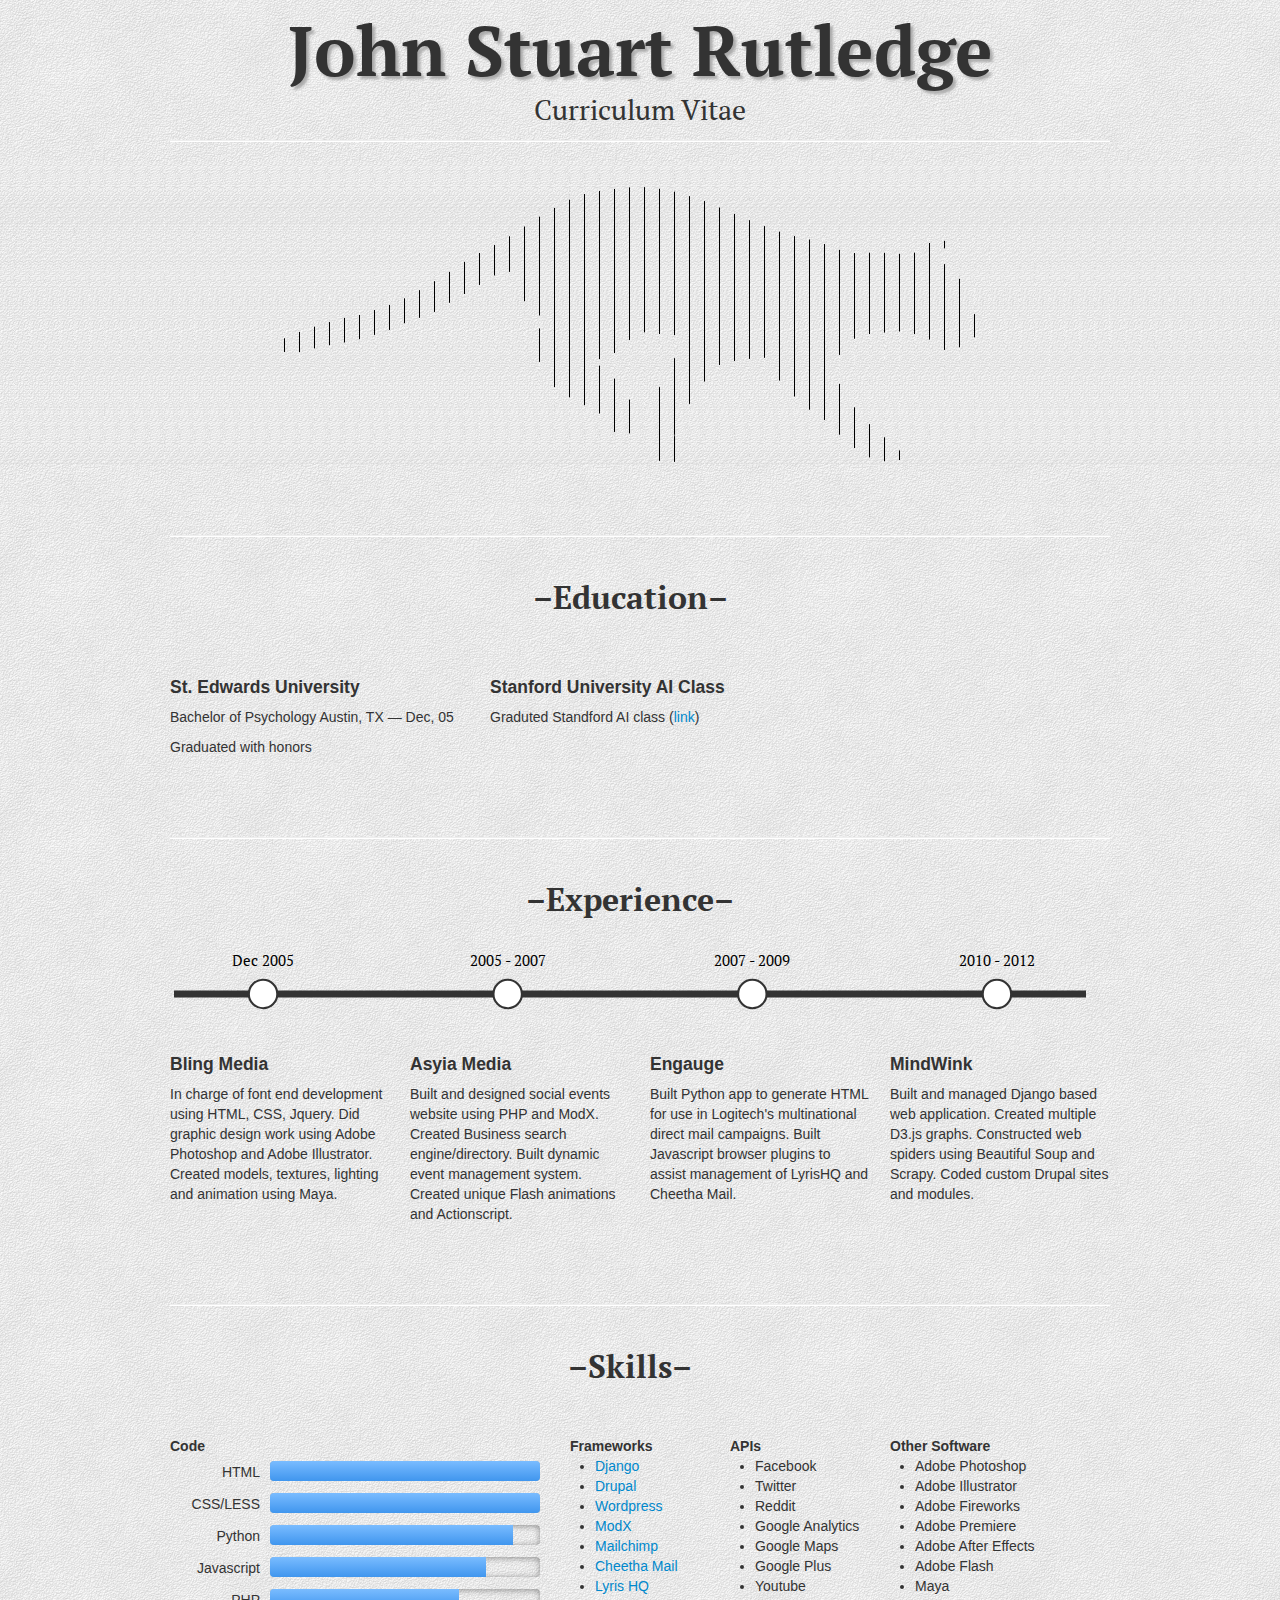
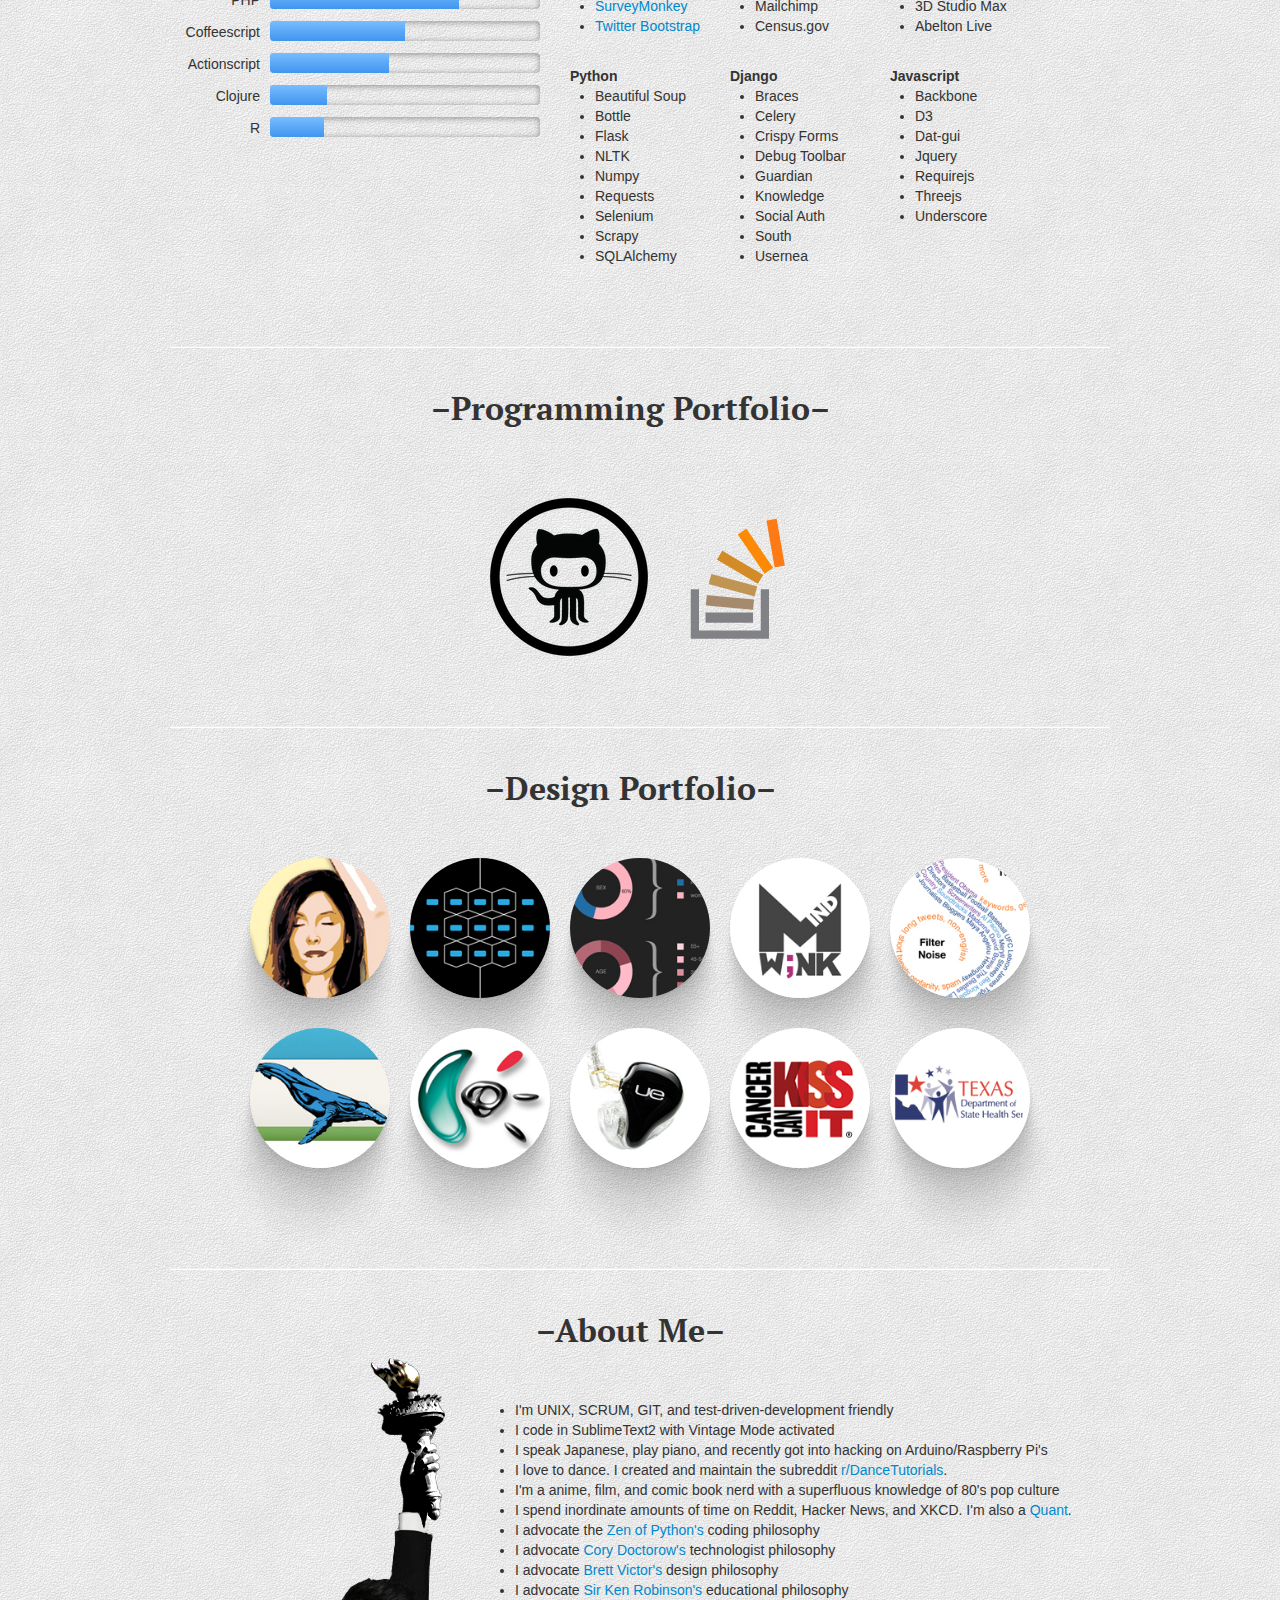
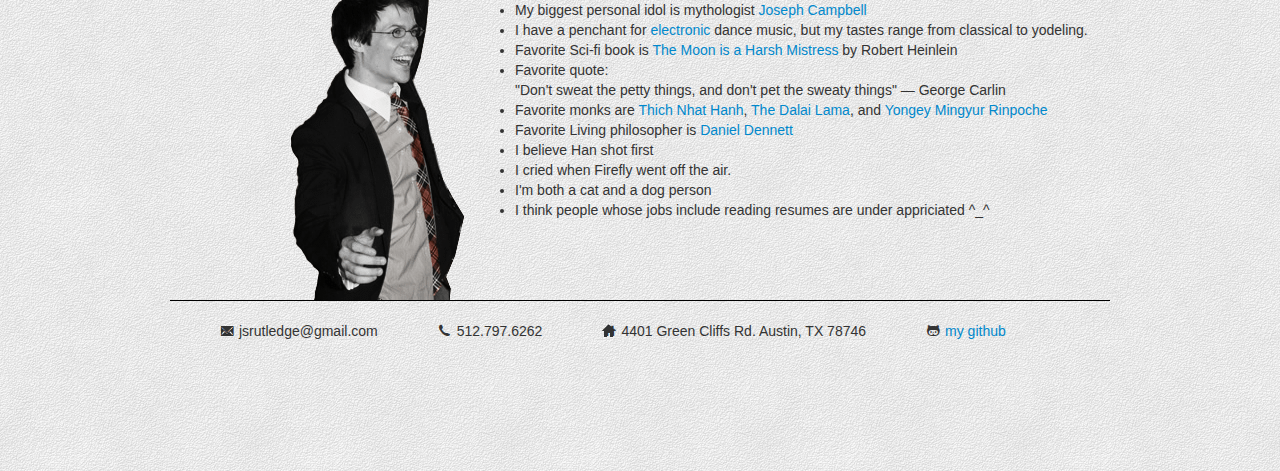
==== commit 903d28e1: "first commit since updating my local macs OS to 10.8" ====
--- a/index.html
+++ b/index.html
@@ -2,13 +2,14 @@
 <html>
 <head>
     <meta charset="utf-8">
-    <meta http-equiv="X-UA-Compatible" content="IE=edge,chrome=1">
+    <meta name="author" content="John Stuart Rutledge">
+    <meta name="description" content="Curriculum Vitae and portfolio for John Stuart Rutledge">
+    <meta name="viewport" content="width=device-width, initial-scale=1">
     <title>John Rutledge Resume</title>
-    <meta name="description" content="">
-    <meta name="viewport" content="width=device-width">
     <link rel="stylesheet" href="css/style.css">
     <link rel="stylesheet" type="text/css" href="http://fonts.googleapis.com/css?family=PT+Serif">
     <link rel="stylesheet" href="bootstrap/css/bootstrap.min.css">
+    <link rel="stylesheet" href="bootstrap/css/bootstrap-lightbox.min.css">
     <link rel="stylesheet" href="bootstrap/css/font-awesome.css">
 </head>
 <body>
@@ -27,7 +28,7 @@
         <div class="row main-section">
             <div class="span12">
                 <div id="illusion_bars"></div>
-                <div id="illusion"><img src="img/bobcat.png"></div>
+                <div id="illusion"><img src="img/bobcat.png" alt="optical illusion of bobcat"></div>
             </div>
         </div>
         <hr>
@@ -67,14 +68,14 @@
             </div>
             <div class="span3">
                 <h4>Engauge</h4>
-                <p>Created a Python application to generate HTML for use in Logitech's multinational
+                <p>Built Python app to generate HTML for use in Logitech's multinational
                     direct mail campaigns. Built Javascript browser plugins to assist management of LyrisHQ
                     and Cheetha Mail.</p>
             </div>
             <div class="span3">
                 <h4>MindWink</h4>
-                <p>Built and managed Django based web application. Built original D3.js graphs.
-                    Constructed multiple web spiders using Beautiful Soup and Scrapy.
+                <p>Built and managed Django based web application. Created multiple D3.js graphs.
+                    Constructed web spiders using Beautiful Soup and Scrapy.
                     Coded custom Drupal sites and modules.</p>
             </div>
         </div>
@@ -120,14 +121,14 @@
                 </ul>
             </div>
 
-            <div class="span2">
+            <div class="span3">
                 <strong>Other Software</strong>
                 <ul>
                     <li>Adobe Photoshop</li>
                     <li>Adobe Illustrator</li>
                     <li>Adobe Fireworks</li>
                     <li>Adobe Premiere</li>
-                    <li>Adobe Aftereffects</li>
+                    <li>Adobe After Effects</li>
                     <li>Adobe Flash</li>
                     <li>Maya</li>
                     <li>3D Studio Max</li>
@@ -155,13 +156,13 @@
             <div class="span2">
                 <strong>Django</strong>
                 <ul>
+                    <li>Braces</li>
+                    <li>Celery</li>
                     <li>Crispy Forms</li>
                     <li>Debug Toolbar</li>
-                    <li>Django Braces</li>
-                    <li>Django Celery</li>
-                    <li>Django Social Auth</li>
                     <li>Guardian</li>
                     <li>Knowledge</li>
+                    <li>Social Auth</li>
                     <li>South</li>
                     <li>Usernea</li>
                 </ul>
@@ -174,6 +175,7 @@
                     <li>D3</li>
                     <li>Dat-gui</li>
                     <li>Jquery</li>
+                    <li>Requirejs</li>
                     <li>Threejs</li>
                     <li>Underscore</li>
                 </ul>
@@ -185,187 +187,136 @@
 
         <!--///////////////////////////////////////////////////////////////-->
         <div class="row main-section">
+            <h2 class="section-title">Programming Portfolio</h2>
+
+            <div class="span6">
+                &nbsp;
+            </div>
+
+            <div class="span8 offset4">
+                <a href="https://github.com/mootPoint" target="_blank"><img src="img/icon-github.png" alt="Github logo" /></a>
+                <a href="http://stackoverflow.com/users/635154/john-rutledge" target="_blank"><img src="img/icon-stackoverflow.png" alt="Stackoverflow logo" /></a>
+            </div>
+
+            <!--
+            humpbackjunk Drupal Module
+            Logitech Microsite
+            Ultimate EArs Flash Campaign
+            Insight Fever Webcrawler
+            Insight Fever Django
+            Texas Stroke D3.js
+            Tweetwatch
+            -->
+        </div>
+
+        <hr>
+
+        <!--///////////////////////////////////////////////////////////////-->
+        <div class="row main-section">
             <h2 class="section-title">Design Portfolio</h2>
 
-            <div class="span10 offset1">
-            <ul class="thumbnails">
-                <li class="span2"><a href="#myModal1" data-toggle="modal" data-toggle="#myModal1" class="thumbnail">
-                    <img class="img-circle" src="portfolio/portfolio01_thumb.jpg"></a>
-                </li>
-                <li class="span2"><a href="#myModal2" data-toggle="modal" data-target="#myModal2" class="thumbnail">
-                    <img class="img-circle" src="portfolio/portfolio02_thumb.jpg"></a>
-                </li>
-                <li class="span2"><a href="#myModal3" data-toggle="modal" data-target="#myModal3" class="thumbnail">
-                    <img class="img-circle" src="portfolio/portfolio03_thumb.jpg"></a>
-                </li>
-                <li class="span2"><a href="#myModal4" data-toggle="modal" data-target="#myModal4" class="thumbnail">
-                    <img class="img-circle" src="portfolio/portfolio04_thumb.jpg"></a>
-                </li>
-                <li class="span2"><a href="#myModal5" data-toggle="modal" data-target="#myModal5" class="thumbnail">
-                    <img class="img-circle" src="portfolio/portfolio05_thumb.jpg"></a>
-                </li>
-            </ul>
-            </div>
-
-            <div class="span10 offset1">
-            <ul class="thumbnails">
-                <li class="span2"><a href="#myModal6" data-toggle="modal" data-target="#myModal6" class="thumbnail">
-                    <img class="img-circle" src="portfolio/portfolio06_thumb.jpg"></a><!-- humpbackjunk Drupal -->
-                </li>
-                <li class="span2"><a href="#myModal7" data-toggle="modal" data-target="#myModal7" class="thumbnail">
-                    <img class="img-circle" src="portfolio/portfolio07_thumb.jpg"></a><!-- Logitech Microsite -->
-                </li>
-                <li class="span2"><a href="#myModal8" data-toggle="modal" data-target="#myModal8" class="thumbnail">
-                    <img class="img-circle" src="portfolio/portfolio08_thumb.jpg"></a><!-- ultimate ears flash campaign -->
-                </li>
-                <li class="span2"><a href="#myModal9" data-toggle="modal" data-target="#myModal9" class="thumbnail">
-                    <img class="img-circle" src="portfolio/portfolio09_thumb.jpg"></a><!-- insight fever webcrawler -->
-                </li>
-                <li class="span2"><a href="#myModal10" data-toggle="modal" data-target="#myModal10" class="thumbnail">
-                    <img class="img-circle" src="portfolio/portfolio10_thumb.jpg"></a><!-- insight fever csv app -->
-                </li>
-                <!-- texas stroke d3.js map -->
-            </ul>
-            </div>
-
-            <!--////// MODAL POPUP IMAGES //////-->
-
-            <div id="myModal1" class="modal container hide fade" tabindex="-1" role="dialog" aria-labelledby="myModalLabel1" aria-hidden="true">
-                <div class="modal-header">
-                    <button type="button" class="close" data-dismiss="modal" aria-hidden="true">x</button>
-                    <h3 id="myModalLabel">My Handana</h3>
-                </div>
-                <div class="modal-body">
-                    <img src="portfolio/portfolio01.jpg">
-                </div>
-                <div class="modal-footer">
-                    <p>foot text</p>
-                </div>
-            </div>
-
-            <div id="myModal2" class="modal hide fade large" tabindex="-1" role="dialog" aria-labelledby="myModalLabel2" aria-hidden="true">
-                <div class="modal-header">
-                    <button type="button" class="close" data-dismiss="modal" aria-hidden="true">x</button>
-                    <h3 id="myModalLabel">Mass Relevance Info Graphic</h3>
-                </div>
-                <div class="modal-body">
+            <div class="span11 offset1">
+                <ul class="thumbnails">
+                    <li class="span2"><a data-toggle="lightbox" href="#designLightbox1">
+                        <img class="img-circle" src="portfolio/portfolio01_thumb.jpg" alt="portfolio thumbnail" /></a>
+                    </li>
+                    <li class="span2"><a data-toggle="lightbox" href="#designLightbox2">
+                        <img class="img-circle" src="portfolio/portfolio02_thumb.jpg" alt="portfolio thumbnail" /></a>
+                    </li>
+                     <li class="span2"><a data-toggle="lightbox" href="#designLightbox3">
+                        <img class="img-circle" src="portfolio/portfolio03_thumb.jpg" alt="portfolio thumbnail" /></a>
+                    </li>
+                    <li class="span2"><a data-toggle="lightbox" href="#designLightbox4">
+                        <img class="img-circle" src="portfolio/portfolio04_thumb.jpg" alt="portfolio thumbnail" /></a>
+                    </li>
+                    <li class="span2"><a data-toggle="lightbox" href="#designLightbox5">
+                        <img class="img-circle" src="portfolio/portfolio05_thumb.jpg" alt="portfolio thumbnail" /></a>
+                    </li>
+                </ul>
+            </div>
+
+            <div class="span11 offset1">
+                <ul class="thumbnails">
+                    <li class="span2"><a data-toggle="lightbox" href="#designLightbox6">
+                        <img class="img-circle" src="portfolio/portfolio06_thumb.jpg" alt="portfolio thumbnail" /></a>
+                    </li>
+                    <li class="span2"><a data-toggle="lightbox" href="#designLightbox7">
+                        <img class="img-circle" src="portfolio/portfolio07_thumb.jpg" alt="portfolio thumbnail" /></a>
+                    </li>
+                     <li class="span2"><a data-toggle="lightbox" href="#designLightbox8">
+                        <img class="img-circle" src="portfolio/portfolio08_thumb.jpg" alt="portfolio thumbnail" /></a>
+                    </li>
+                    <li class="span2"><a data-toggle="lightbox" href="#designLightbox9">
+                        <img class="img-circle" src="portfolio/portfolio09_thumb.jpg" alt="portfolio thumbnail" /></a>
+                    </li>
+                    <li class="span2"><a data-toggle="lightbox" href="#designLightbox10">
+                        <img class="img-circle" src="portfolio/portfolio10_thumb.jpg" alt="portfolio thumbnail" /></a>
+                    </li>
+                </ul>
+            </div>
+
+            <div id="designLightbox1" class="lightbox hide fade"  tabindex="-1" role="dialog" aria-hidden="true">
+                <div class='lightbox-header'><button type="button" class="close" data-dismiss="lightbox" aria-hidden="true">&times;</button></div>
+                <div class='lightbox-content'>
+                    <img src="portfolio/portfolio01.jpg" style="float:left;">
+                    <!--<div style="float:left;"><p>hi there, what's up</p></div>-->
+                </div>
+            </div>
+            <div id="designLightbox2" class="lightbox hide fade"  tabindex="-2" role="dialog" aria-hidden="true">
+                <div class='lightbox-header'><button type="button" class="close" data-dismiss="lightbox" aria-hidden="true">&times;</button></div>
+                <div class='lightbox-content'>
                     <img src="portfolio/portfolio02.png">
                 </div>
-                <div class="modal-footer">
-                    <p>text</p>
-                </div>
-            </div>
-
-            <div id="myModal3" class="modal hide fade large" tabindex="-1" role="dialog" aria-labelledby="myModalLabel3" aria-hidden="true">
-                <div class="modal-header">
-                    <button type="button" class="close" data-dismiss="modal" aria-hidden="true">x</button>
-                    <h3 id="myModalLabel">Villages at the Domain Graphic Report</h3>
-                </div>
-                <div class="modal-body">
+            </div>
+            <div id="designLightbox3" class="lightbox hide fade"  tabindex="-3" role="dialog" aria-hidden="true">
+                <div class='lightbox-header'><button type="button" class="close" data-dismiss="lightbox" aria-hidden="true">&times;</button></div>
+                <div class='lightbox-content'>
                     <img src="portfolio/portfolio03.jpg">
                 </div>
-                <div class="modal-footer">
-                    <p>text</p>
-                </div>
-            </div>
-
-            <div id="myModal4" class="modal hide fade large" tabindex="-1" role="dialog" aria-labelledby="myModalLabel4" aria-hidden="true">
-                <div class="modal-header">
-                    <button type="button" class="close" data-dismiss="modal" aria-hidden="true">x</button>
-                    <h3 id="myModalLabel">Mindwink Logo</h3>
-                </div>
-                <div class="modal-body">
+            </div>
+            <div id="designLightbox4" class="lightbox hide fade"  tabindex="-4" role="dialog" aria-hidden="true">
+                <div class='lightbox-header'><button type="button" class="close" data-dismiss="lightbox" aria-hidden="true">&times;</button></div>
+                <div class='lightbox-content'>
                     <img src="portfolio/portfolio04.jpg">
                 </div>
-                <div class="modal-footer">
-                    <a class="btn btn-info modal-prev"><i class="icon-arrow-left icon-white"></i> Previous</a>
-                    <a class="btn btn-primary modal-next">Next <i class="icon-arrow-right icon-white"></i></a>
-                </div>
-            </div>
-
-            <div id="myModal5" class="modal hide fade large" tabindex="-1" role="dialog" aria-labelledby="myModalLabel5" aria-hidden="true">
-                <div class="modal-header">
-                    <button type="button" class="close" data-dismiss="modal" aria-hidden="true">x</button>
-                    <h3 id="myModalLabel">TweetRiver Banner</h3>
-                </div>
-                <div class="modal-body">
+            </div>
+            <div id="designLightbox5" class="lightbox hide fade"  tabindex="-5" role="dialog" aria-hidden="true">
+                <div class='lightbox-header'><button type="button" class="close" data-dismiss="lightbox" aria-hidden="true">&times;</button></div>
+                <div class='lightbox-content'>
                     <img src="portfolio/portfolio05.png">
                 </div>
-                <div class="modal-footer">
-                    <a class="btn btn-info modal-prev"><i class="icon-arrow-left icon-white"></i> Previous</a>
-                    <a class="btn btn-primary modal-next">Next <i class="icon-arrow-right icon-white"></i></a>
-                </div>
             </div>
 
             <!-- Row 2 -->
 
-            <div id="myModal6" class="modal container hide fade" tabindex="-1" role="dialog" aria-labelledby="myModalLabel6" aria-hidden="true">
-                <div class="modal-header">
-                    <button type="button" class="close" data-dismiss="modal" aria-hidden="true">x</button>
-                    <h3 id="myModalLabel">Humpback Junk - Drupal</h3>
-                </div>
-                <div class="modal-body">
-                    <img src="portfolio/portfolio06.jpg">
-                </div>
-                <div class="modal-footer">
-                    <a class="btn btn-info modal-prev"><i class="icon-arrow-left icon-white"></i> Previous</a>
-                    <a class="btn btn-primary modal-next">Next <i class="icon-arrow-right icon-white"></i></a>
-                </div>
-            </div>
-
-            <div id="myModal7" class="modal hide fade large" tabindex="-1" role="dialog" aria-labelledby="myModalLabel7" aria-hidden="true">
-                <div class="modal-header">
-                    <button type="button" class="close" data-dismiss="modal" aria-hidden="true">x</button>
-                    <h3 id="myModalLabel">Logitech Email Campaign</h3>
-                </div>
-                <div class="modal-body">
+            <div id="designLightbox6" class="lightbox hide fade"  tabindex="-6" role="dialog" aria-hidden="true">
+                <div class='lightbox-header'><button type="button" class="close" data-dismiss="lightbox" aria-hidden="true">&times;</button></div>
+                <div class='lightbox-content'>
+                    <img src="portfolio/portfolio06.jpg" style="float:left;">
+                </div>
+            </div>
+            <div id="designLightbox7" class="lightbox hide fade"  tabindex="-7" role="dialog" aria-hidden="true">
+                <div class='lightbox-header'><button type="button" class="close" data-dismiss="lightbox" aria-hidden="true">&times;</button></div>
+                <div class='lightbox-content'>
                     <img src="portfolio/portfolio07.jpg">
                 </div>
-                <div class="modal-footer">
-                    <a class="btn btn-info modal-prev"><i class="icon-arrow-left icon-white"></i> Previous</a>
-                    <a class="btn btn-primary modal-next">Next <i class="icon-arrow-right icon-white"></i></a>
-                </div>
-            </div>
-
-            <div id="myModal8" class="modal hide fade large" tabindex="-1" role="dialog" aria-labelledby="myModalLabel8" aria-hidden="true">
-                <div class="modal-header">
-                    <button type="button" class="close" data-dismiss="modal" aria-hidden="true">x</button>
-                    <h3 id="myModalLabel">Ultimate Ears</h3>
-                </div>
-                <div class="modal-body">
-                    <img src="portfolio/portfolio08.jpg">
-                </div>
-                <div class="modal-footer">
-                    <a class="btn btn-info modal-prev"><i class="icon-arrow-left icon-white"></i> Previous</a>
-                    <a class="btn btn-primary modal-next">Next <i class="icon-arrow-right icon-white"></i></a>
-                </div>
-            </div>
-
-            <div id="myModal9" class="modal hide fade large" tabindex="-1" role="dialog" aria-labelledby="myModalLabel9" aria-hidden="true">
-                <div class="modal-header">
-                    <button type="button" class="close" data-dismiss="modal" aria-hidden="true">x</button>
-                    <h3 id="myModalLabel">Insight Fever Webcrawler</h3>
-                </div>
-                <div class="modal-body">
-                    <img src="portfolio/portfolio09.jpg">
-                </div>
-                <div class="modal-footer">
-                    <a class="btn btn-info modal-prev"><i class="icon-arrow-left icon-white"></i> Previous</a>
-                    <a class="btn btn-primary modal-next">Next <i class="icon-arrow-right icon-white"></i></a>
-                </div>
-            </div>
-
-            <div id="myModal10" class="modal hide fade large" tabindex="-1" role="dialog" aria-labelledby="myModalLabel10" aria-hidden="true">
-                <div class="modal-header">
-                    <button type="button" class="close" data-dismiss="modal" aria-hidden="true">x</button>
-                    <h3 id="myModalLabel">CSV Parser</h3>
-                </div>
-                <div class="modal-body">
+            </div>
+            <div id="designLightbox8" class="lightbox hide fade"  tabindex="-8" role="dialog" aria-hidden="true">
+                <div class='lightbox-header'><button type="button" class="close" data-dismiss="lightbox" aria-hidden="true">&times;</button></div>
+                <div class='lightbox-content'>
+                    <img src="portfolio/portfolio08.png">
+                </div>
+            </div>
+            <div id="designLightbox9" class="lightbox hide fade"  tabindex="-9" role="dialog" aria-hidden="true">
+                <div class='lightbox-header'><button type="button" class="close" data-dismiss="lightbox" aria-hidden="true">&times;</button></div>
+                <div class='lightbox-content'>
+                    <img src="portfolio/portfolio09.png">
+                </div>
+            </div>
+            <div id="designLightbox10" class="lightbox hide fade"  tabindex="-10" role="dialog" aria-hidden="true">
+                <div class='lightbox-header'><button type="button" class="close" data-dismiss="lightbox" aria-hidden="true">&times;</button></div>
+                <div class='lightbox-content'>
                     <img src="portfolio/portfolio10.png">
-                </div>
-                <div class="modal-footer">
-                    <a class="btn btn-info modal-prev"><i class="icon-arrow-left icon-white"></i> Previous</a>
-                    <a class="btn btn-primary modal-next">Next <i class="icon-arrow-right icon-white"></i></a>
                 </div>
             </div>
 
@@ -378,21 +329,22 @@
             <h2 class="section-title">About Me</h2>
             <div class="span8 offset4">
             <ul>
-                <li>I'm test driven development, UNIX, SCRUM, and GIT friendly</li>
+                <li>I'm UNIX, SCRUM, GIT, and test-driven-development friendly</li>
                 <li>I code in SublimeText2 with Vintage Mode activated</li>
-                <li>I speak Japanese and play piano. Also just started getting intrested hacking on Arduino/Raspberry Pi's</li>
+                <li>I speak Japanese, play piano, and recently got into hacking on Arduino/Raspberry Pi's</li>
                 <li>I love to dance. I created and maintain the subreddit <a href="http://www.reddit.com/r/DanceTutorials">r/DanceTutorials</a>.</li>
-                <li>I'm a cliche anime, film, and comic book nerd with a superfluous knowledge of 80's pop culture</li>
+                <li>I'm a anime, film, and comic book nerd with a superfluous knowledge of 80's pop culture</li>
                 <li>I spend inordinate amounts of time on Reddit, Hacker News, and XKCD. I'm also a <a href="http://en.wikipedia.org/wiki/Quantified_Self">Quant</a>.</li>
                 <li>I advocate the <a href="http://www.python.org/dev/peps/pep-0020">Zen of Python's</a> coding philosophy</li>
                 <li>I advocate <a href="http://craphound.com/">Cory Doctorow's</a> technologist philosophy</li>
                 <li>I advocate <a href="http://worrydream.com/">Brett Victor's</a> design philosophy</li>
                 <li>I advocate <a href="http://en.wikipedia.org/wiki/Ken_Robinson_(educationalist)">Sir Ken Robinson's</a> educational philosophy</li>
-                <li>My biggest personal idol/hero is mythologist <a href="http://en.wikipedia.org/wiki/Joseph_campbell">Joseph Campbell</a></li>
+                <li>My biggest personal idol is mythologist <a href="http://en.wikipedia.org/wiki/Joseph_campbell">Joseph Campbell</a></li>
                 <li>I have a penchant for <a href="https://soundcloud.com/moootpoint/following">electronic</a> dance music, but my tastes range from classical to yodeling.</li>
                 <li>Favorite Sci-fi book is <a href="http://www.amazon.com/Moon-Harsh-Mistress-Robert-Heinlein/dp/0312863551">The Moon is a Harsh Mistress</a> by Robert Heinlein</li>
-                <li>Favorite quote is, "Don't sweat the petty things, and don't pet the sweaty things" &mdash; George Carlin</li>
-                <li>Favorite Buddhist monks are <a href="http://en.wikipedia.org/wiki/Thich_Nhat_Hanh">Thich Nhat Hanh</a>, <a href="http://en.wikipedia.org/wiki/Dalai_Lama">The Dalai Lama</a>, and <a href="http://en.wikipedia.org/wiki/Yongey_Mingyur_Rinpoche">Yongey Mingyur Rinpoche</a></li>
+                <li>Favorite quote:<br/>"Don't sweat the petty things, and don't pet the sweaty things" &mdash; George Carlin</li>
+                <li>Favorite monks are <a href="http://en.wikipedia.org/wiki/Thich_Nhat_Hanh">Thich Nhat Hanh</a>, <a href="http://en.wikipedia.org/wiki/Dalai_Lama">The Dalai Lama</a>, and <a href="http://en.wikipedia.org/wiki/Yongey_Mingyur_Rinpoche">Yongey Mingyur Rinpoche</a></li>
+                <li>Favorite Living philosopher is <a href="http://en.wikipedia.org/wiki/Daniel_Dennett">Daniel Dennett</a></li>
                 <li>I believe Han shot first</li>
                 <li>I cried when Firefly went off the air.</li>
                 <li>I'm both a cat and a dog person</li>
@@ -406,13 +358,13 @@
         <footer>
             <div id="stu_photo_container"><div id="stu_photo"></div></div>
             <div class="foot-item-wrapper">
-                <i class="icon-envelope"></i><email>jsrutledge@<span class="obfuscate">null</span>gmail.com</email>
+                <i class="icon-envelope"></i><email>jsrutledge@<span class="obfuscate">null</span>gmail<span class="obfuscate">yahoo</span>.com</email>
             </div>
             <div class="foot-item-wrapper">
-                <i class="icon-phone"></i><phone>512.797<span class="obfuscate">23null</span>.6262</phone>
+                <i class="icon-phone"></i><phone>512.797<span class="obfuscate">23null</span>.62<span class="obfuscate">45</span>62</phone>
             </div>
             <div class="foot-item-wrapper">
-                <i class="icon-home"></i>4401<span class="obfuscate">null</span> Green Cliffs Rd. Austin, TX 78746
+                <i class="icon-home"></i>4401<span class="obfuscate">null</span> Green Cliffs Rd. <span class="obfuscate">New York</span>Austin, TX 787<span class="obfuscate">59</span>46
             </div>
             <div class="foot-item-wrapper">
                 <i class="icon-github"></i><a href="https://github.com/mootPoint">my github</a>
@@ -429,9 +381,19 @@
     <script src="js/resume.js"></script>
     <script src="js/realshadow-min.js"></script>
     <script src="bootstrap/js/bootstrap.min.js"></script>
+    <script src="bootstrap/js/bootstrap-lightbox.min.js"></script>
     <script type="text/javascript">
     $('.img-circle').realshadow();
     </script>
-
+    <script type="text/javascript">
+      var _gaq = _gaq || [];
+      _gaq.push(['_setAccount', 'UA-40130918-1']);
+      _gaq.push(['_trackPageview']);
+      (function() {
+        var ga = document.createElement('script'); ga.type = 'text/javascript'; ga.async = true;
+        ga.src = ('https:' == document.location.protocol ? 'https://ssl' : 'http://www') + '.google-analytics.com/ga.js';
+        var s = document.getElementsByTagName('script')[0]; s.parentNode.insertBefore(ga, s);
+      })();
+    </script>
 </body>
 </html>
--- a/css/style.css
+++ b/css/style.css
@@ -1,9 +1,13 @@
 
 body {
-    background-image: url(../img/egg_shell_01.png);
+    background-image: url(../img/egg_shell01.png);
     background-repeat: repeat;
-}
-
+    overflow-x: hidden;
+}
+
+div {
+    word-wrap: break-word;
+}
 /*
 .container {
     font-family: Baskerville, "Times New Roman", serif;
@@ -35,7 +39,7 @@
 .bar_black {
     height: 302px;
     width: 14px;
-    background: url(../img/egg_shell_01.png) repeat-y;
+    background: url(../img/egg_shell01.png) repeat-y;
     float: right;
     margin: 0px 1px 0px 0px;
 }
